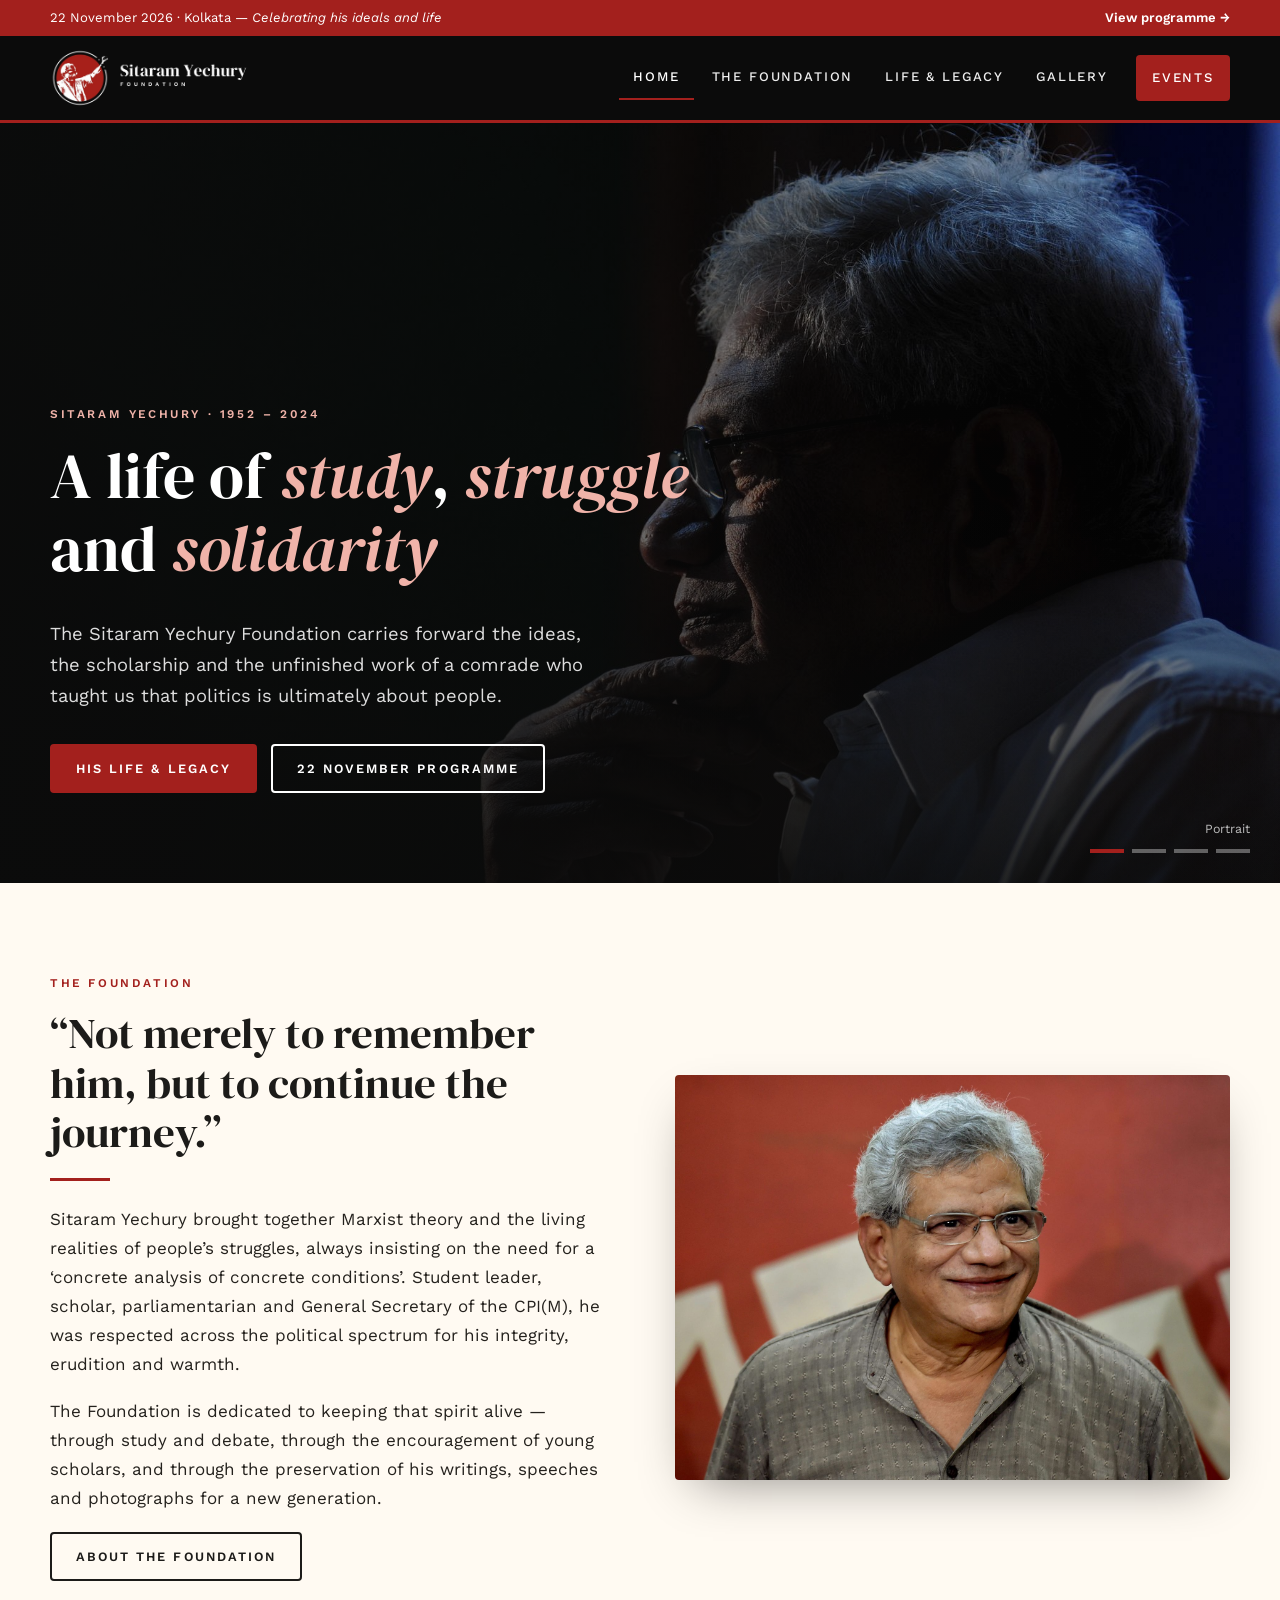
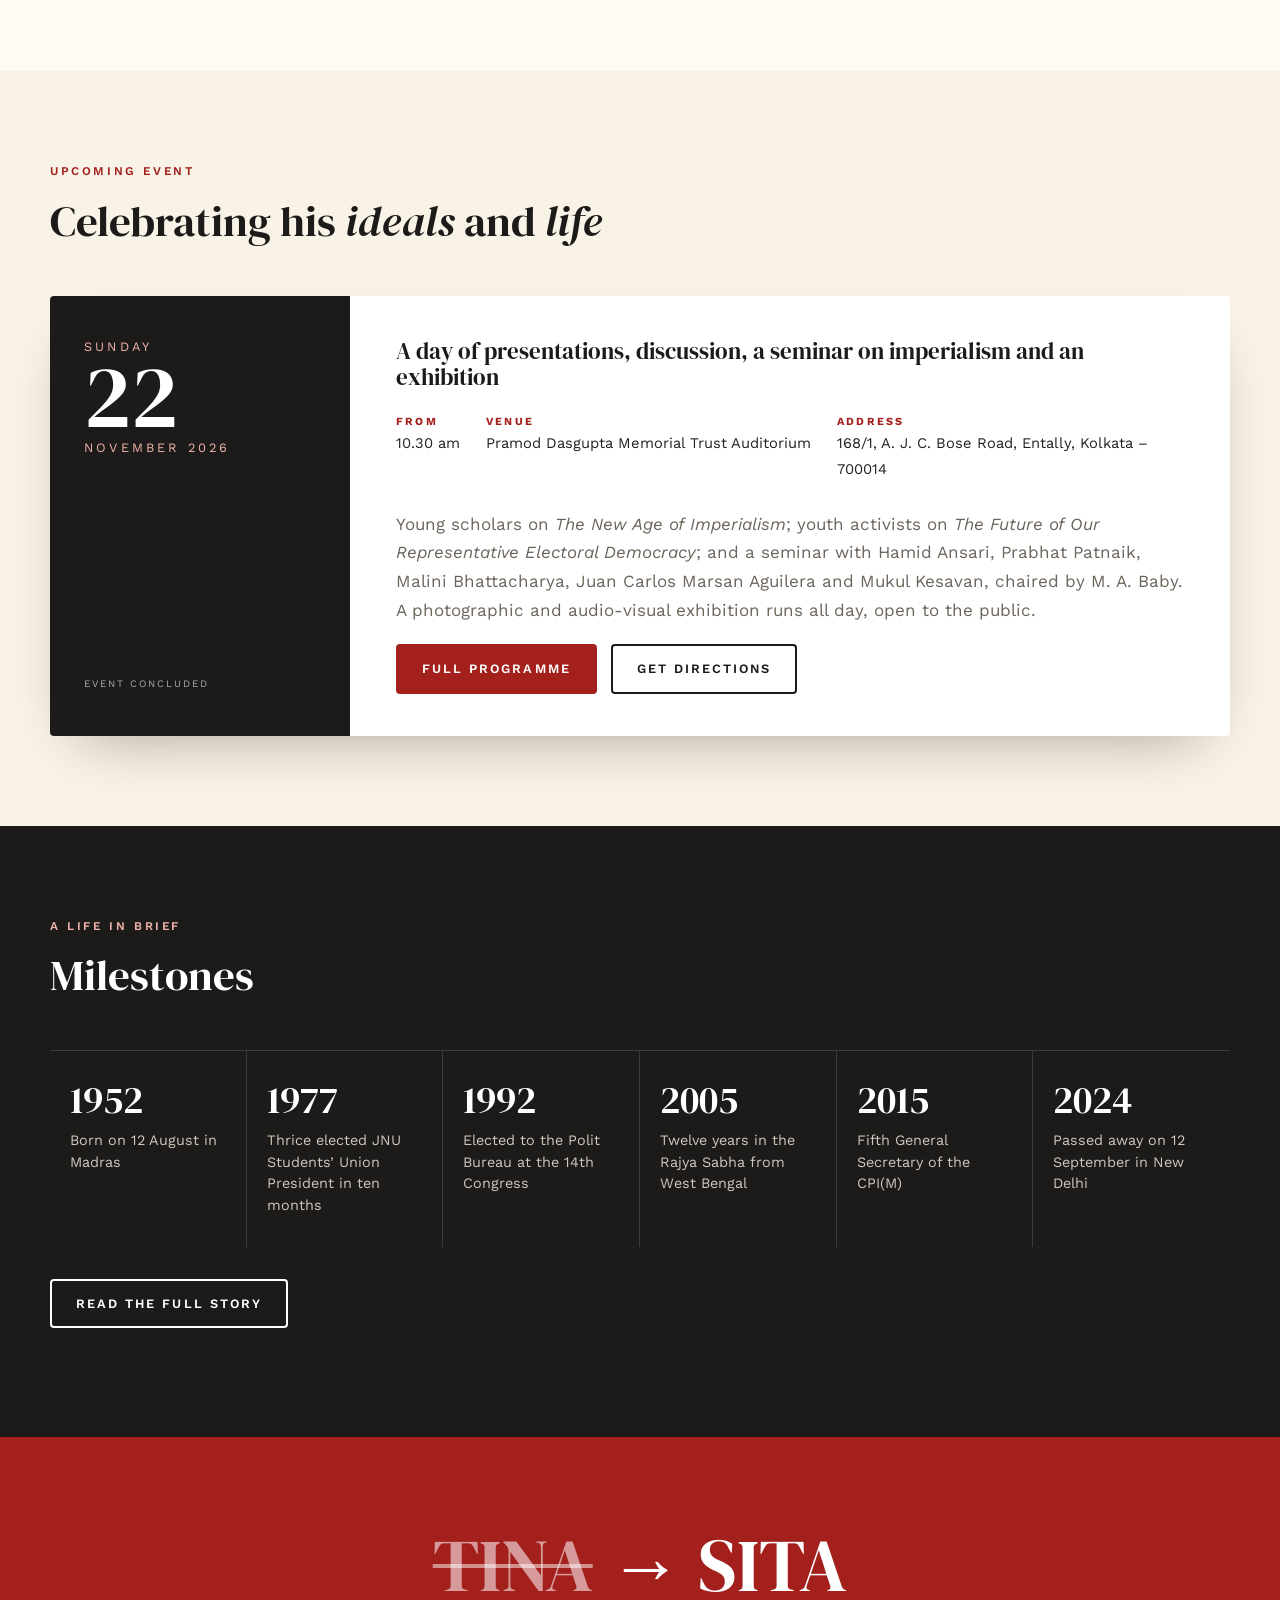
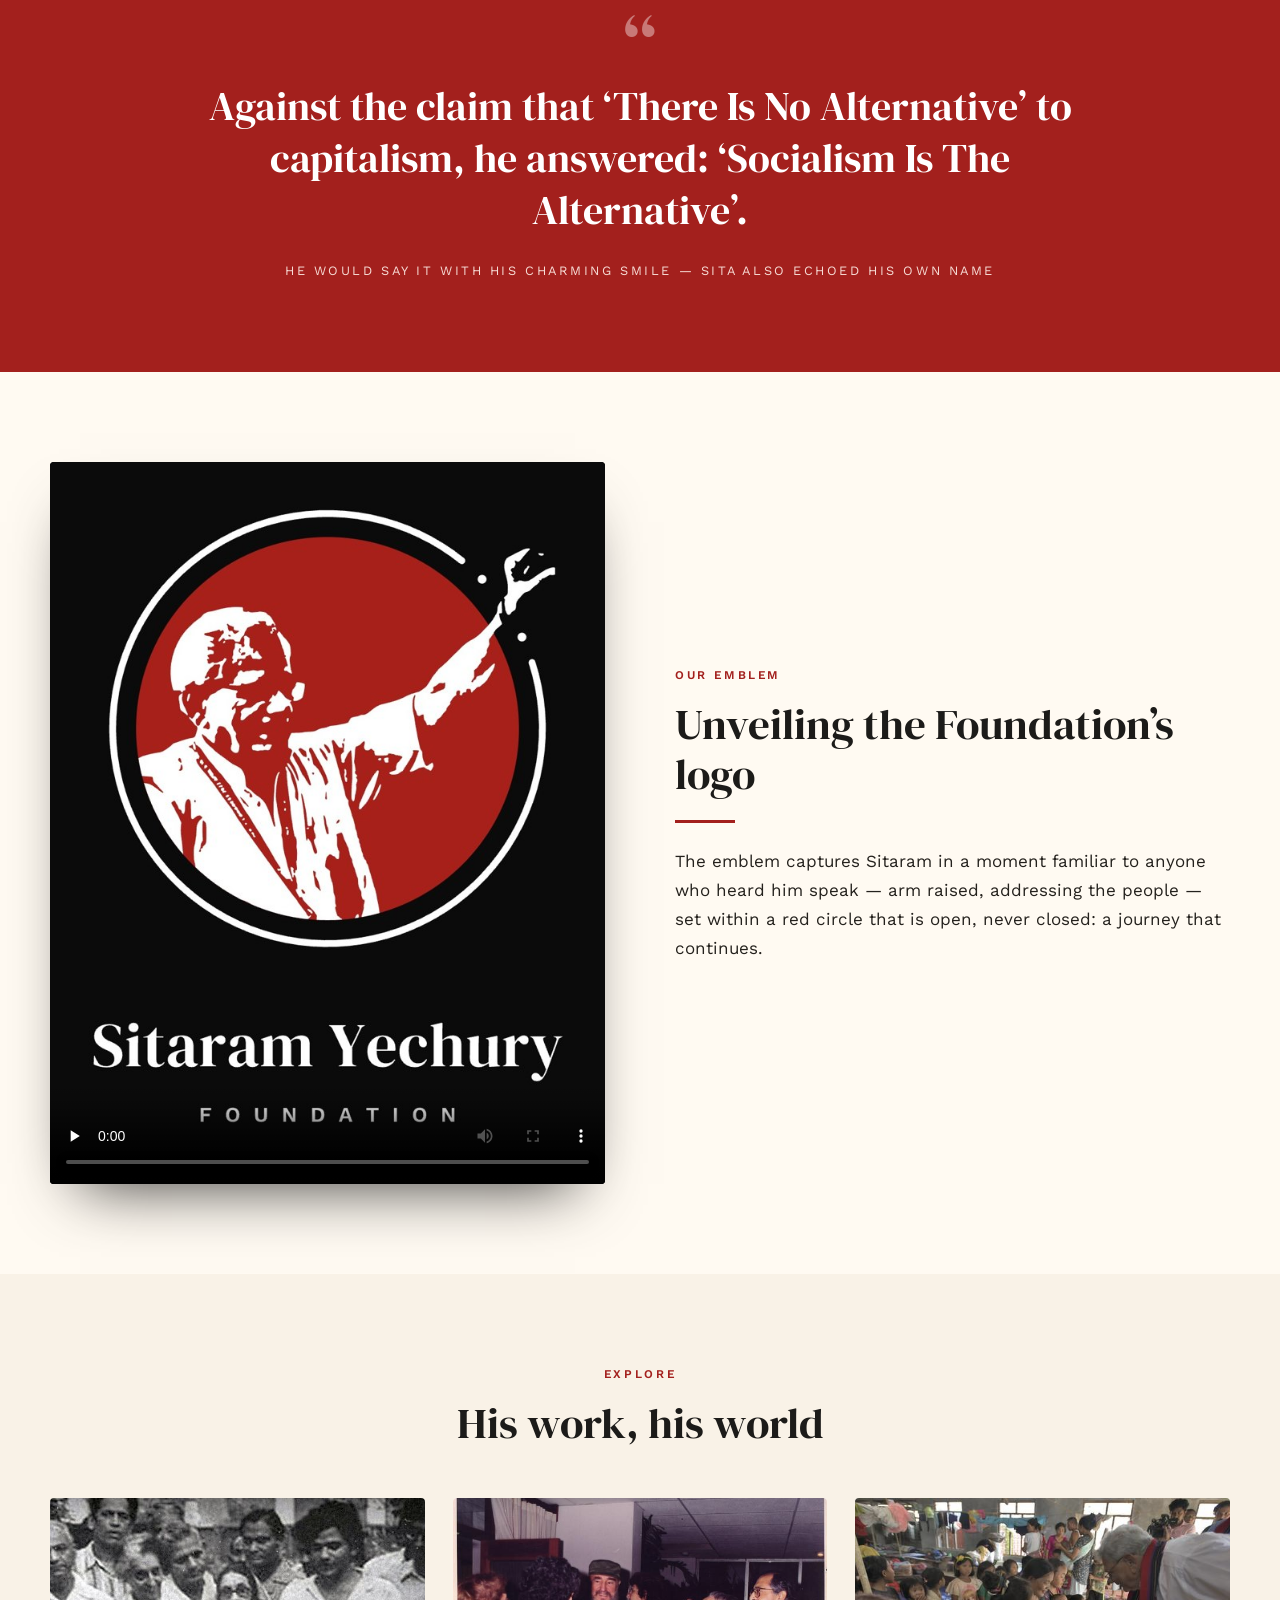
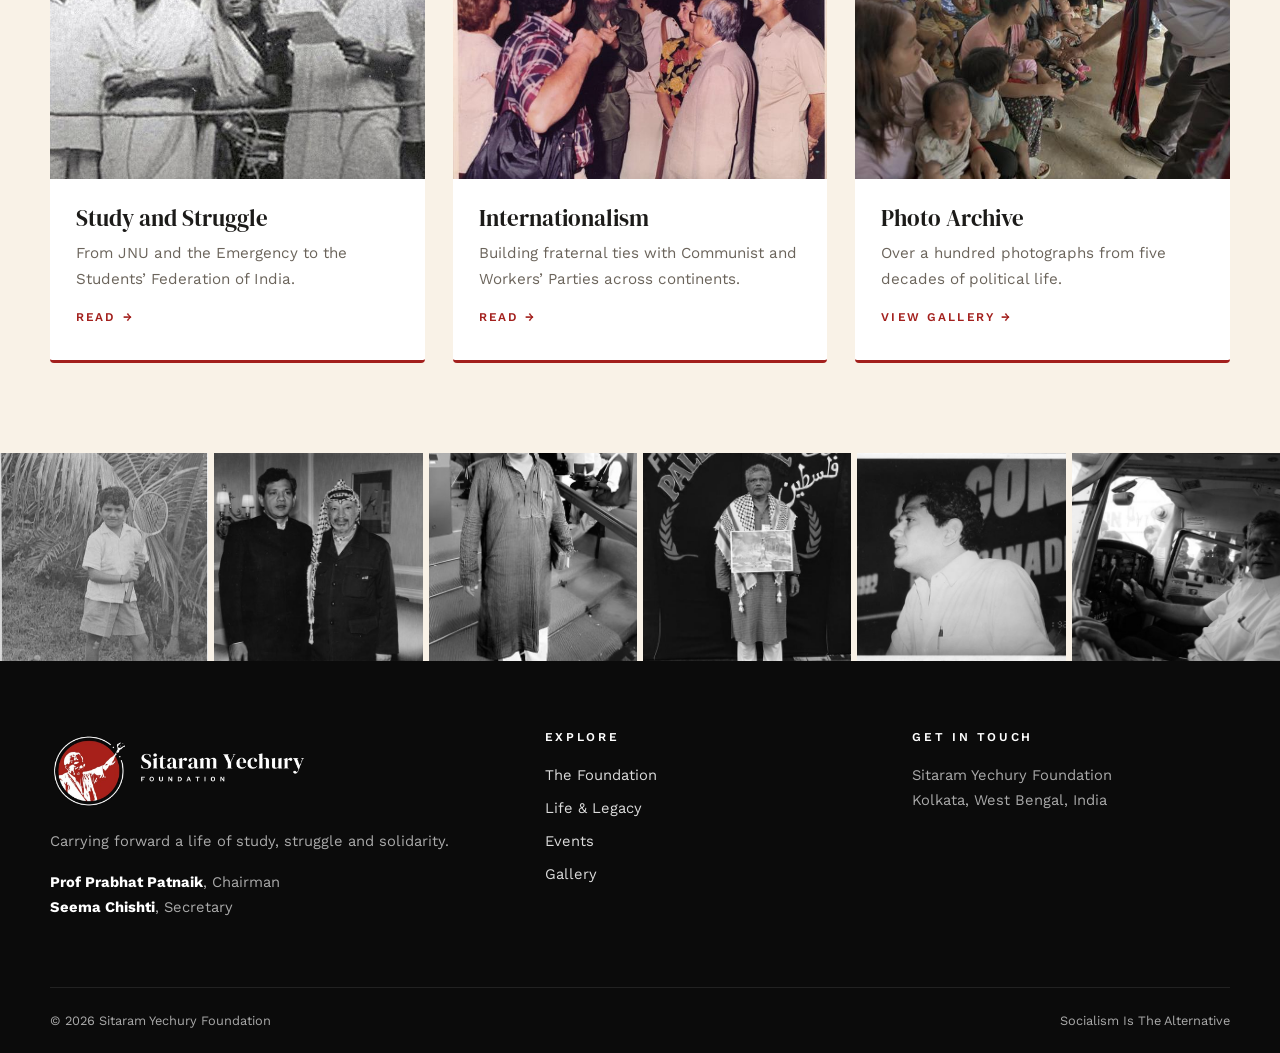
==== index.html @ 515bc1d2 "Initial commit: Sitaram Yechury Foundation website Static HTML/CSS/JS site with home, foundation, li" ====
<!doctype html>
<html lang="en">
<head>
  <meta charset="utf-8">
  <meta name="viewport" content="width=device-width, initial-scale=1">
  <title>Sitaram Yechury Foundation</title>
  <meta name="description" content="The Sitaram Yechury Foundation carries forward the life, ideas and struggles of Comrade Sitaram Yechury (1952–2024) — study, struggle and solidarity.">
  <meta property="og:title" content="Sitaram Yechury Foundation">
  <meta property="og:description" content="Carrying forward a life of study, struggle and solidarity.">
  <meta property="og:image" content="assets/img/logo-stacked.jpg">
  <meta name="theme-color" content="#0b0b0b">
  <link rel="icon" type="image/png" href="assets/img/favicon.png">
  <link rel="apple-touch-icon" href="assets/img/apple-touch-icon.png">
  <link rel="preconnect" href="https://fonts.googleapis.com">
  <link rel="preconnect" href="https://fonts.gstatic.com" crossorigin>
  <link href="https://fonts.googleapis.com/css2?family=DM+Serif+Display:ital@0;1&family=Work+Sans:wght@400;500;600;700&display=swap" rel="stylesheet">
  <link rel="stylesheet" href="assets/css/style.css">
</head>
<body>
<a class="skip" href="#main">Skip to content</a>

<div class="topbar">
  <div class="wrap">
    <span>22 November 2026 · Kolkata — <em>Celebrating his ideals and life</em></span>
    <a href="events.html">View programme &rarr;</a>
  </div>
</div>

<header class="site-header">
  <div class="wrap">
    <a class="brand" href="index.html" aria-label="Sitaram Yechury Foundation — home"><img src="assets/img/logo-horizontal.jpg" alt="Sitaram Yechury Foundation" width="900" height="278"></a>
    <button class="menu-toggle" aria-expanded="false" aria-controls="nav">Menu</button>
    <nav class="nav" id="nav">
      <a href="index.html" aria-current="page">Home</a>
      <a href="about.html">The Foundation</a>
      <a href="life.html">Life &amp; Legacy</a>
      <a href="gallery.html">Gallery</a>
      <a class="btn" href="events.html">Events</a>
    </nav>
  </div>
</header>

<main id="main">

  <!-- HERO -->
  <section class="hero" aria-label="Introduction" style="padding:0">
    <div class="slide active" data-caption="Portrait">
      <img src="assets/gallery/09.jpg" alt="Sitaram Yechury, in profile">
    </div>
    <div class="slide" data-caption="Brigade Parade Ground rally, Kolkata, 3 February 2019">
      <img src="assets/gallery/brigade-samabesh-jamayet-janagan-sitaram-yechurry-030219-ami.jpg" alt="Sitaram Yechury addressing a massive rally at the Brigade Parade Ground, Kolkata">
    </div>
    <div class="slide" data-caption="With Red Volunteers, 23rd Party Congress, Kannur, 2022">
      <img src="assets/gallery/08-23rd-party-congress-kannur-2022.jpg" alt="Sitaram Yechury walking with Red Volunteers at Kannur">
    </div>
    <div class="slide" data-caption="As a young student leader">
      <img src="assets/gallery/young-sry-1.jpg" alt="A young Sitaram Yechury">
    </div>
    <div class="wrap hero-content">
      <span class="eyebrow light">Sitaram Yechury · 1952 – 2024</span>
      <h1>A life of <em>study</em>, <em>struggle</em> and <em>solidarity</em></h1>
      <p class="lede">The Sitaram Yechury Foundation carries forward the ideas, the scholarship and the unfinished work of a comrade who taught us that politics is ultimately about people.</p>
      <div class="btn-row">
        <a class="btn" href="life.html">His Life &amp; Legacy</a>
        <a class="btn ghost light" href="events.html">22 November Programme</a>
      </div>
    </div>
    <div class="hero-caption" aria-hidden="true"></div>
    <div class="hero-dots"></div>
  </section>

  <!-- INTRO -->
  <section class="section-paper">
    <div class="wrap split">
      <div class="reveal">
        <span class="eyebrow">The Foundation</span>
        <h2>“Not merely to remember him, but to continue the journey.”</h2>
        <hr class="rule">
        <p>Sitaram Yechury brought together Marxist theory and the living realities of people’s struggles, always insisting on the need for a ‘concrete analysis of concrete conditions’. Student leader, scholar, parliamentarian and General Secretary of the CPI(M), he was respected across the political spectrum for his integrity, erudition and warmth.</p>
        <p>The Foundation is dedicated to keeping that spirit alive — through study and debate, through the encouragement of young scholars, and through the preservation of his writings, speeches and photographs for a new generation.</p>
        <a class="btn ghost" href="about.html">About the Foundation</a>
      </div>
      <figure class="photo-frame reveal">
        <img src="assets/gallery/img-20241028-wa0083.jpg" alt="Sitaram Yechury smiling" loading="lazy">
      </figure>
    </div>
  </section>

  <!-- EVENT -->
  <section>
    <div class="wrap">
      <div class="section-head reveal">
        <span class="eyebrow">Upcoming Event</span>
        <h2>Celebrating his <em>ideals</em> and <em>life</em></h2>
      </div>
      <article class="event-card reveal">
        <div class="date-block">
          <div>
            <div class="month">Sunday</div>
            <div class="day">22</div>
            <div class="month">November 2026</div>
          </div>
          <div class="countdown" data-countdown="2026-11-22T10:30:00+05:30" aria-live="polite"></div>
        </div>
        <div class="body">
          <h3>A day of presentations, discussion, a seminar on imperialism and an exhibition</h3>
          <div class="meta">
            <div><b>From</b>10.30 am</div>
            <div><b>Venue</b>Pramod Dasgupta Memorial Trust Auditorium</div>
            <div><b>Address</b>168/1, A. J. C. Bose Road, Entally, Kolkata – 700014</div>
          </div>
          <p class="muted">Young scholars on <em>The New Age of Imperialism</em>; youth activists on <em>The Future of Our Representative Electoral Democracy</em>; and a seminar with Hamid Ansari, Prabhat Patnaik, Malini Bhattacharya, Juan Carlos Marsan Aguilera and Mukul Kesavan, chaired by M. A. Baby. A photographic and audio-visual exhibition runs all day, open to the public.</p>
          <div class="btn-row">
            <a class="btn" href="events.html">Full Programme</a>
            <a class="btn ghost" href="https://maps.google.com/?q=Pramod+Dasgupta+Bhavan,+168/1+AJC+Bose+Road,+Kolkata+700014" target="_blank" rel="noopener">Get Directions</a>
          </div>
        </div>
      </article>
    </div>
  </section>

  <!-- MILESTONES -->
  <section class="section-dark on-dark">
    <div class="wrap">
      <div class="section-head reveal">
        <span class="eyebrow">A Life in Brief</span>
        <h2>Milestones</h2>
      </div>
      <div class="facts reveal">
        <div><span class="yr">1952</span><p>Born on 12 August in Madras</p></div>
        <div><span class="yr">1977</span><p>Thrice elected JNU Students’ Union President in ten months</p></div>
        <div><span class="yr">1992</span><p>Elected to the Polit Bureau at the 14th Congress</p></div>
        <div><span class="yr">2005</span><p>Twelve years in the Rajya Sabha from West Bengal</p></div>
        <div><span class="yr">2015</span><p>Fifth General Secretary of the CPI(M)</p></div>
        <div><span class="yr">2024</span><p>Passed away on 12 September in New Delhi</p></div>
      </div>
      <p class="mt-2"><a class="btn ghost" href="life.html">Read the full story</a></p>
    </div>
  </section>

  <!-- SITA QUOTE -->
  <section class="section-red">
    <div class="wrap big-quote reveal">
      <div class="sita"><s>TINA</s> &rarr; SITA</div>
      <blockquote>Against the claim that ‘There Is No Alternative’ to capitalism, he answered: ‘Socialism Is The Alternative’.</blockquote>
      <cite>He would say it with his charming smile — SITA also echoed his own name</cite>
    </div>
  </section>

  <!-- LOGO VIDEO -->
  <section class="section-paper" id="emblem">
    <div class="wrap split reverse">
      <div class="reveal">
        <span class="eyebrow">Our Emblem</span>
        <h2>Unveiling the Foundation’s logo</h2>
        <hr class="rule">
        <p>The emblem captures Sitaram in a moment familiar to anyone who heard him speak — arm raised, addressing the people — set within a red circle that is open, never closed: a journey that continues.</p>
      </div>
      <div class="video-box reveal">
        <video controls preload="none" playsinline poster="assets/img/logo-stacked.jpg">
          <source src="assets/img/logo-unveiling.mp4" type="video/mp4">
          Your browser does not support embedded video. <a href="assets/img/logo-unveiling.mp4">Download the video</a>.
        </video>
      </div>
    </div>
  </section>

  <!-- EXPLORE -->
  <section>
    <div class="wrap">
      <div class="section-head center reveal">
        <span class="eyebrow">Explore</span>
        <h2>His work, his world</h2>
      </div>
      <div class="cards">
        <a class="card reveal" href="life.html#jnu">
          <img src="assets/thumbs/img-20241028-wa0075.jpg" alt="" loading="lazy">
          <div class="card-body"><h3>Study and Struggle</h3><p>From JNU and the Emergency to the Students’ Federation of India.</p><span class="more">Read &rarr;</span></div>
        </a>
        <a class="card reveal" href="life.html#internationalism">
          <img src="assets/thumbs/jyoti-basu-sry-with-fidel.jpg" alt="" loading="lazy">
          <div class="card-body"><h3>Internationalism</h3><p>Building fraternal ties with Communist and Workers’ Parties across continents.</p><span class="more">Read &rarr;</span></div>
        </a>
        <a class="card reveal" href="gallery.html">
          <img src="assets/thumbs/12-churachandpur-manipur-2023.jpg" alt="" loading="lazy">
          <div class="card-body"><h3>Photo Archive</h3><p>Over a hundred photographs from five decades of political life.</p><span class="more">View gallery &rarr;</span></div>
        </a>
      </div>
    </div>
  </section>

  <!-- PHOTO STRIP -->
  <div class="strip" aria-label="Selected photographs">
    <a href="gallery.html#early"><img src="assets/thumbs/young-sry-2.jpg" alt="Sitaram Yechury as a child" loading="lazy"></a>
    <a href="gallery.html#international"><img src="assets/thumbs/32-with-yasser-aarafat.jpg" alt="With Yasser Arafat" loading="lazy"></a>
    <a href="gallery.html#parliament"><img src="assets/thumbs/img-20241028-wa0091.jpg" alt="At Parliament House" loading="lazy"></a>
    <a href="gallery.html#movements"><img src="assets/thumbs/15-for-palestine-sahmat-2014.jpg" alt="In support of Palestine, 2014" loading="lazy"></a>
    <a href="gallery.html#congress"><img src="assets/thumbs/01-14th-party-congress-1992.jpg" alt="14th Party Congress, 1992" loading="lazy"></a>
    <a href="gallery.html#bengal"><img src="assets/thumbs/behala-flying-club-amit-1.jpg" alt="At Behala Flying Club, Kolkata" loading="lazy"></a>
  </div>

</main>

<footer class="site-footer">
  <div class="wrap cols">
    <div>
      <img class="logo" src="assets/img/logo-horizontal.jpg" alt="Sitaram Yechury Foundation" loading="lazy">
      <p>Carrying forward a life of study, struggle and solidarity.</p>
      <p><strong style="color:#fff">Prof Prabhat Patnaik</strong>, Chairman<br><strong style="color:#fff">Seema Chishti</strong>, Secretary</p>
    </div>
    <div>
      <h4>Explore</h4>
      <ul>
        <li><a href="about.html">The Foundation</a></li>
        <li><a href="life.html">Life &amp; Legacy</a></li>
        <li><a href="events.html">Events</a></li>
        <li><a href="gallery.html">Gallery</a></li>
      </ul>
    </div>
    <div>
      <h4>Get in Touch</h4>
      <p>Sitaram Yechury Foundation<br>Kolkata, West Bengal, India</p>
      <!-- TODO: add the Foundation's email address / phone / social links here -->
    </div>
  </div>
  <div class="wrap bottom">
    <span>&copy; <span data-year>2026</span> Sitaram Yechury Foundation</span>
    <span>Socialism Is The Alternative</span>
  </div>
</footer>

<div class="lightbox" role="dialog" aria-modal="true" aria-label="Photo viewer">
  <button class="lb-close" aria-label="Close">&times;</button>
  <button class="lb-prev" aria-label="Previous">&#8249;</button>
  <img src="data:," alt="">
  <p></p>
  <button class="lb-next" aria-label="Next">&#8250;</button>
</div>

<script src="assets/js/main.js"></script>
</body>
</html>
---- assets/css/style.css ----
/* Sitaram Yechury Foundation — palette taken from the 22 Nov 2026 programme */
:root {
  --red: #a3201d;
  --red-dark: #7e1714;
  --red-soft: #f3dcd6;
  --ink: #0b0b0b;
  --ink-2: #1c1b19;
  --cream: #f9f2e7;
  --paper: #fffaf2;
  --text: #24211d;
  --muted: #6b645b;
  --line: #e4d8c6;
  --serif: "DM Serif Display", Georgia, "Times New Roman", serif;
  --sans: "Work Sans", system-ui, -apple-system, "Segoe UI", Roboto, sans-serif;
  --wrap: 1180px;
  --radius: 4px;
}

*, *::before, *::after { box-sizing: border-box; }
html { scroll-behavior: smooth; }
body {
  margin: 0;
  font-family: var(--sans);
  font-size: 17px;
  line-height: 1.7;
  color: var(--text);
  background: var(--cream);
  -webkit-font-smoothing: antialiased;
}
img, video { max-width: 100%; display: block; }
a { color: var(--red); text-decoration: none; }
a:hover { text-decoration: underline; }
h1, h2, h3, h4 { font-family: var(--serif); font-weight: 400; line-height: 1.15; color: var(--ink-2); margin: 0 0 .5em; }
h1 { font-size: clamp(2.3rem, 5vw, 4rem); }
h2 { font-size: clamp(1.8rem, 3.4vw, 2.7rem); }
h3 { font-size: 1.45rem; }
p { margin: 0 0 1.1em; }
em.hl { font-style: italic; }

.wrap { width: min(var(--wrap), 100% - 40px); margin-inline: auto; }
.eyebrow {
  font-family: var(--sans); font-size: .74rem; font-weight: 600; letter-spacing: .22em;
  text-transform: uppercase; color: var(--red); margin-bottom: .9rem; display: block;
}
.on-dark .eyebrow, .eyebrow.light { color: #f0b3a9; }
.skip { position: absolute; left: -9999px; }
.skip:focus { left: 10px; top: 10px; background: #fff; padding: 8px 12px; z-index: 999; }

/* ---------- Top strip + header ---------- */
.topbar { background: var(--red); color: #fff; font-size: .82rem; }
.topbar .wrap { display: flex; justify-content: space-between; gap: 12px; padding: 7px 0; flex-wrap: wrap; }
.topbar a { color: #fff; font-weight: 600; }

.site-header { background: var(--ink); position: sticky; top: 0; z-index: 50; border-bottom: 3px solid var(--red); }
.site-header .wrap { display: flex; align-items: center; justify-content: space-between; min-height: 84px; gap: 20px; }
.brand img { height: 62px; width: auto; }
.nav { display: flex; gap: 4px; align-items: center; }
.nav a {
  color: #eee; font-size: .82rem; font-weight: 500; letter-spacing: .14em; text-transform: uppercase;
  padding: 10px 14px; border-bottom: 2px solid transparent; text-decoration: none;
}
.nav a:hover, .nav a[aria-current="page"] { color: #fff; border-bottom-color: var(--red); }
.nav .btn { margin-left: 10px; }
.menu-toggle { display: none; background: none; border: 1px solid #555; color: #fff; padding: 8px 12px; font: inherit; cursor: pointer; border-radius: var(--radius); }

@media (max-width: 920px) {
  .menu-toggle { display: block; }
  .nav { position: absolute; top: 100%; left: 0; right: 0; background: var(--ink); flex-direction: column; align-items: stretch; padding: 10px 20px 20px; display: none; border-bottom: 3px solid var(--red); }
  .nav.open { display: flex; }
  .nav a { padding: 12px 4px; border-bottom: 1px solid #222; }
  .nav .btn { margin: 12px 0 0; text-align: center; }
  .brand img { height: 50px; }
}

/* ---------- Buttons ---------- */
.btn {
  display: inline-block; background: var(--red); color: #fff !important; padding: 12px 24px;
  font-size: .8rem; font-weight: 600; letter-spacing: .16em; text-transform: uppercase;
  border-radius: var(--radius); border: 2px solid var(--red); text-decoration: none !important; transition: .2s;
}
.btn:hover { background: var(--red-dark); border-color: var(--red-dark); }
.btn.ghost { background: transparent; color: var(--ink-2) !important; border-color: var(--ink-2); }
.btn.ghost:hover { background: var(--ink-2); color: #fff !important; }
.on-dark .btn.ghost, .btn.ghost.light { color: #fff !important; border-color: #fff; }
.on-dark .btn.ghost:hover, .btn.ghost.light:hover { background: #fff; color: var(--ink) !important; }
.btn-row { display: flex; gap: 14px; flex-wrap: wrap; }

/* ---------- Hero slider ---------- */
.hero { position: relative; background: var(--ink); color: #fff; min-height: min(88vh, 760px); overflow: hidden; display: flex; align-items: flex-end; }
.hero .slide { position: absolute; inset: 0; opacity: 0; transition: opacity 1.4s ease; }
.hero .slide.active { opacity: 1; }
.hero .slide img { width: 100%; height: 100%; object-fit: cover; filter: grayscale(.25) contrast(1.05); transform: scale(1.04); transition: transform 8s ease; }
.hero .slide.active img { transform: scale(1); }
.hero::after { content: ""; position: absolute; inset: 0; background: linear-gradient(90deg, rgba(11,11,11,.92) 0%, rgba(11,11,11,.65) 45%, rgba(11,11,11,.1) 100%), linear-gradient(0deg, rgba(11,11,11,.8), transparent 50%); }
.hero-content { position: relative; z-index: 2; padding: 120px 0 90px; }
.hero h1 { color: #fff; max-width: 720px; }
.hero h1 em { color: #f0b3a9; }
.hero .lede { font-size: 1.15rem; max-width: 560px; color: #ddd; margin-bottom: 2rem; }
.hero .dates { font-family: var(--serif); font-size: 1.3rem; color: #f0b3a9; margin-bottom: 1rem; }
.hero-dots { position: absolute; z-index: 3; bottom: 30px; right: 30px; display: flex; gap: 8px; }
.hero-dots button { width: 34px; height: 4px; border: 0; background: rgba(255,255,255,.35); cursor: pointer; padding: 0; }
.hero-dots button.active { background: var(--red); }
.hero-caption { position: absolute; z-index: 3; bottom: 44px; right: 30px; font-size: .78rem; color: #bbb; max-width: 340px; text-align: right; }

/* Page hero (inner pages) */
.page-hero { background: var(--red); color: #fff; position: relative; overflow: hidden; }
.page-hero .wrap { display: grid; grid-template-columns: 1.2fr .8fr; align-items: end; gap: 30px; min-height: 340px; }
.page-hero .text { padding: 70px 0 60px; }
.page-hero h1 { color: #fff; }
.page-hero h1 em { font-style: italic; }
.page-hero p { color: #f7dcd6; max-width: 560px; font-size: 1.1rem; }
.page-hero .eyebrow { color: #fff; opacity: .85; }
.page-hero .portrait { align-self: end; justify-self: end; max-height: 380px; filter: grayscale(1) contrast(1.1); mix-blend-mode: luminosity; }
@media (max-width: 800px) {
  .page-hero .wrap { grid-template-columns: 1fr; min-height: 0; }
  .page-hero .portrait { display: none; }
}

/* ---------- Sections ---------- */
section { padding: 90px 0; }
.section-paper { background: var(--paper); }
.section-dark { background: var(--ink-2); color: #e6e0d6; }
.section-dark h2, .section-dark h3 { color: #fff; }
.section-red { background: var(--red); color: #fff; }
.section-red h2, .section-red h3 { color: #fff; }
.section-head { max-width: 760px; margin-bottom: 50px; }
.section-head.center { margin-inline: auto; text-align: center; }
.rule { width: 60px; height: 3px; background: var(--red); border: 0; margin: 0 0 24px; }
.center .rule { margin-inline: auto; }

.split { display: grid; grid-template-columns: 1fr 1fr; gap: 70px; align-items: center; }
.split.reverse > :first-child { order: 2; }
@media (max-width: 860px) { .split { grid-template-columns: 1fr; gap: 36px; } .split.reverse > :first-child { order: 0; } }

.photo-frame { position: relative; }
.photo-frame img { width: 100%; border-radius: var(--radius); box-shadow: 0 20px 50px -20px rgba(0,0,0,.45); }
.photo-frame::before { content: ""; position: absolute; inset: 22px -22px -22px 22px; border: 3px solid var(--red); border-radius: var(--radius); z-index: -1; }
.photo-frame figcaption { font-size: .82rem; color: var(--muted); margin-top: 34px; font-style: italic; }
figure { margin: 0; }

/* ---------- Event card ---------- */
.event-card { display: grid; grid-template-columns: 300px 1fr; background: #fff; border-radius: var(--radius); overflow: hidden; box-shadow: 0 24px 60px -30px rgba(0,0,0,.4); }
.event-card .date-block { background: var(--ink-2); color: #fff; padding: 40px 34px; display: flex; flex-direction: column; justify-content: space-between; gap: 24px; }
.event-card .day { font-family: var(--serif); font-size: 5.5rem; line-height: .9; color: #fff; }
.event-card .month { font-size: .8rem; letter-spacing: .25em; text-transform: uppercase; color: #f0b3a9; }
.event-card .body { padding: 42px 46px; }
.event-card .meta { display: grid; grid-template-columns: repeat(3, auto); gap: 26px; margin: 22px 0 28px; font-size: .92rem; }
.event-card .meta b { display: block; font-size: .68rem; letter-spacing: .2em; text-transform: uppercase; color: var(--red); }
@media (max-width: 760px) {
  .event-card { grid-template-columns: 1fr; }
  .event-card .body { padding: 30px 24px; }
  .event-card .meta { grid-template-columns: 1fr; gap: 14px; }
}
.countdown { display: flex; gap: 18px; }
.countdown div { text-align: center; }
.countdown span { display: block; font-family: var(--serif); font-size: 2.1rem; line-height: 1; }
.countdown small { font-size: .62rem; letter-spacing: .2em; text-transform: uppercase; color: #aaa; }

/* ---------- Facts strip ---------- */
.facts { display: grid; grid-template-columns: repeat(6, 1fr); gap: 0; border-top: 1px solid rgba(255,255,255,.15); }
.facts div { padding: 30px 20px; border-right: 1px solid rgba(255,255,255,.15); }
.facts div:last-child { border-right: 0; }
.facts .yr { font-family: var(--serif); font-size: 2.4rem; color: #fff; line-height: 1; }
.facts p { font-size: .9rem; margin: .6em 0 0; color: #cfc8bd; line-height: 1.5; }
@media (max-width: 960px) { .facts { grid-template-columns: repeat(3, 1fr); } .facts div:nth-child(3n) { border-right: 0; } .facts div { border-bottom: 1px solid rgba(255,255,255,.15); } }
@media (max-width: 560px) { .facts { grid-template-columns: repeat(2, 1fr); } .facts div:nth-child(3n) { border-right: 1px solid rgba(255,255,255,.15); } .facts div:nth-child(2n) { border-right: 0; } }

/* ---------- Quote ---------- */
.big-quote { text-align: center; max-width: 900px; margin: 0 auto; }
.big-quote blockquote { margin: 0; font-family: var(--serif); font-size: clamp(1.6rem, 3.2vw, 2.5rem); line-height: 1.3; color: #fff; }
.big-quote blockquote::before { content: "\201C"; display: block; font-size: 5rem; line-height: .6; color: rgba(255,255,255,.4); margin-bottom: 10px; }
.big-quote cite { display: block; margin-top: 24px; font-style: normal; font-size: .8rem; letter-spacing: .2em; text-transform: uppercase; color: #f7dcd6; }
.sita { font-family: var(--serif); font-size: clamp(2.4rem, 6vw, 4.6rem); color: #fff; line-height: 1.05; margin-bottom: 18px; }
.sita s { text-decoration-thickness: 4px; text-decoration-color: rgba(255,255,255,.5); color: rgba(255,255,255,.55); }

/* ---------- Cards ---------- */
.cards { display: grid; grid-template-columns: repeat(3, 1fr); gap: 28px; }
@media (max-width: 900px) { .cards { grid-template-columns: 1fr 1fr; } }
@media (max-width: 600px) { .cards { grid-template-columns: 1fr; } }
.card { background: #fff; border-radius: var(--radius); overflow: hidden; display: flex; flex-direction: column; border-bottom: 3px solid var(--red); transition: transform .25s, box-shadow .25s; color: inherit; }
.card:hover { transform: translateY(-4px); box-shadow: 0 20px 40px -24px rgba(0,0,0,.45); text-decoration: none; }
.card img { aspect-ratio: 4/3; object-fit: cover; width: 100%; filter: grayscale(.15); }
.card .card-body { padding: 26px 26px 30px; }
.card h3 { margin-bottom: .4em; }
.card p { color: var(--muted); font-size: .95rem; margin: 0; }
.card .more { display: inline-block; margin-top: 14px; font-size: .74rem; letter-spacing: .18em; text-transform: uppercase; font-weight: 600; color: var(--red); }

.aim-list { display: grid; grid-template-columns: repeat(2, 1fr); gap: 0; counter-reset: aim; }
.aim-list li { list-style: none; padding: 28px 30px 28px 80px; position: relative; border-top: 1px solid var(--line); }
.aim-list li::before { counter-increment: aim; content: counter(aim, decimal-leading-zero); position: absolute; left: 0; top: 22px; font-family: var(--serif); font-size: 2.4rem; color: var(--red); }
.aim-list h3 { font-size: 1.25rem; margin-bottom: .3em; }
.aim-list p { margin: 0; color: var(--muted); font-size: .95rem; }
@media (max-width: 760px) { .aim-list { grid-template-columns: 1fr; } }
ul.aim-list { padding: 0; margin: 0; }

.people { display: grid; grid-template-columns: repeat(2, 1fr); gap: 30px; max-width: 760px; }
.person { border-left: 3px solid var(--red); padding: 4px 0 4px 22px; }
.person h3 { margin: 0; font-size: 1.6rem; }
.person span { font-size: .75rem; letter-spacing: .2em; text-transform: uppercase; color: var(--muted); font-weight: 600; }
@media (max-width: 560px) { .people { grid-template-columns: 1fr; } }

/* ---------- Programme (event page) ---------- */
.programme { border-top: 1px solid var(--line); }
.prog-item { display: grid; grid-template-columns: 180px 1fr; gap: 30px; padding: 40px 0; border-bottom: 1px solid var(--line); }
.prog-item .time { font-weight: 700; color: var(--red); font-size: .95rem; padding-top: 8px; }
.prog-item h3 { font-size: 2rem; margin-bottom: .3em; }
.prog-item p { margin: 0 0 .6em; }
.speakers { display: grid; grid-template-columns: 1fr 1fr; gap: 18px 40px; margin-top: 18px; }
.speakers .role { grid-column: 1 / -1; font-size: .68rem; letter-spacing: .2em; text-transform: uppercase; font-weight: 700; color: var(--red); margin-top: 8px; }
.speakers b { display: block; font-size: 1.02rem; }
.speakers small { color: var(--muted); font-size: .88rem; }
@media (max-width: 680px) { .prog-item { grid-template-columns: 1fr; gap: 6px; } .speakers { grid-template-columns: 1fr; } }

.venue-bar { background: var(--ink-2); color: #fff; }
.venue-bar .wrap { display: grid; grid-template-columns: 1fr 1fr 1.4fr; gap: 30px; padding: 40px 0; }
.venue-bar b { display: block; font-size: .68rem; letter-spacing: .22em; text-transform: uppercase; color: #bbb; font-weight: 600; margin-bottom: 6px; }
.venue-bar .v { font-family: var(--serif); font-size: 1.55rem; line-height: 1.2; }
.venue-bar small { display: block; color: #bbb; margin-top: 6px; font-size: .85rem; }
@media (max-width: 760px) { .venue-bar .wrap { grid-template-columns: 1fr; } }

.signatories { display: flex; justify-content: space-between; gap: 20px; flex-wrap: wrap; border-top: 2px solid var(--red); padding-top: 26px; margin-top: 40px; }
.signatories h4 { margin: 0; font-size: 1.4rem; }
.signatories span { font-size: .72rem; letter-spacing: .2em; text-transform: uppercase; font-weight: 600; }

/* ---------- Life page ---------- */
.chapter-nav { position: sticky; top: 87px; z-index: 20; background: var(--paper); border-bottom: 1px solid var(--line); }
.chapter-nav .wrap { display: flex; gap: 6px; overflow-x: auto; padding: 0; scrollbar-width: none; }
.chapter-nav a { white-space: nowrap; font-size: .76rem; letter-spacing: .14em; text-transform: uppercase; font-weight: 600; color: var(--muted); padding: 16px 14px; border-bottom: 2px solid transparent; text-decoration: none; }
.chapter-nav a:hover, .chapter-nav a.active { color: var(--red); border-bottom-color: var(--red); }
@media (max-width: 920px) { .chapter-nav { top: 72px; } }

.chapter { padding: 90px 0; border-bottom: 1px solid var(--line); scroll-margin-top: 140px; }
.chapter:nth-of-type(even) { background: var(--paper); }
.chapter .num { font-family: var(--serif); font-size: 1rem; color: var(--red); display: block; margin-bottom: 8px; }
.prose { max-width: 680px; }
.prose p:first-of-type::first-letter { font-family: var(--serif); float: left; font-size: 4.2rem; line-height: .85; padding: 6px 10px 0 0; color: var(--red); }
.pull { border-left: 4px solid var(--red); padding: 6px 0 6px 26px; margin: 34px 0; font-family: var(--serif); font-size: 1.55rem; line-height: 1.35; color: var(--ink-2); }
.pull cite { display: block; font-family: var(--sans); font-size: .78rem; font-style: normal; letter-spacing: .14em; text-transform: uppercase; color: var(--muted); margin-top: 12px; }
.ch-grid { display: grid; grid-template-columns: 1fr 380px; gap: 70px; align-items: start; }
.ch-grid aside { position: sticky; top: 160px; }
.ch-grid aside figure + figure { margin-top: 26px; }
.ch-grid aside img { border-radius: var(--radius); width: 100%; }
.ch-grid aside figcaption { font-size: .8rem; color: var(--muted); margin-top: 8px; font-style: italic; line-height: 1.5; }
@media (max-width: 960px) { .ch-grid { grid-template-columns: 1fr; gap: 30px; } .ch-grid aside { position: static; display: grid; grid-template-columns: 1fr 1fr; gap: 16px; } .ch-grid aside figure + figure { margin-top: 0; } }

.timeline { position: relative; max-width: 900px; margin: 0 auto; padding: 0; list-style: none; }
.timeline::before { content: ""; position: absolute; left: 110px; top: 0; bottom: 0; width: 2px; background: rgba(255,255,255,.18); }
.timeline li { display: grid; grid-template-columns: 110px 1fr; gap: 40px; padding: 18px 0; position: relative; }
.timeline li::before { content: ""; position: absolute; left: 104px; top: 30px; width: 14px; height: 14px; border-radius: 50%; background: var(--red); border: 3px solid var(--ink-2); }
.timeline .y { font-family: var(--serif); font-size: 1.6rem; color: #fff; text-align: right; padding-right: 6px; }
.timeline p { margin: 6px 0 0; color: #d9d2c7; }
@media (max-width: 600px) {
  .timeline::before { left: 8px; } .timeline li { grid-template-columns: 1fr; gap: 0; padding-left: 36px; }
  .timeline li::before { left: 2px; top: 26px; } .timeline .y { text-align: left; }
}

/* ---------- Gallery ---------- */
.filters { display: flex; flex-wrap: wrap; gap: 10px; justify-content: center; margin-bottom: 40px; }
.filters button { font: inherit; font-size: .76rem; letter-spacing: .14em; text-transform: uppercase; font-weight: 600; padding: 10px 18px; border: 1px solid var(--line); background: #fff; color: var(--ink-2); border-radius: 30px; cursor: pointer; transition: .2s; }
.filters button:hover { border-color: var(--red); color: var(--red); }
.filters button.active { background: var(--red); border-color: var(--red); color: #fff; }
.masonry { columns: 4 260px; column-gap: 16px; }
.masonry figure { break-inside: avoid; margin: 0 0 16px; position: relative; overflow: hidden; border-radius: var(--radius); cursor: zoom-in; background: #ddd; }
.masonry img { width: 100%; height: auto; transition: transform .5s ease, filter .3s; }
.masonry figure:hover img { transform: scale(1.04); }
.masonry figcaption { position: absolute; left: 0; right: 0; bottom: 0; padding: 40px 14px 12px; font-size: .8rem; line-height: 1.4; color: #fff; background: linear-gradient(transparent, rgba(0,0,0,.85)); opacity: 0; transition: opacity .3s; }
.masonry figure:hover figcaption, .masonry figure:focus-visible figcaption { opacity: 1; }
@media (hover: none) { .masonry figcaption { opacity: 1; } }

.strip { display: grid; grid-template-columns: repeat(6, 1fr); gap: 6px; }
.strip a { display: block; aspect-ratio: 1; overflow: hidden; }
.strip img { width: 100%; height: 100%; object-fit: cover; filter: grayscale(1); transition: filter .4s, transform .4s; }
.strip a:hover img { filter: none; transform: scale(1.05); }
@media (max-width: 760px) { .strip { grid-template-columns: repeat(3, 1fr); } }

.lightbox { position: fixed; inset: 0; background: rgba(8,8,8,.96); z-index: 200; display: none; align-items: center; justify-content: center; flex-direction: column; padding: 30px 70px; }
.lightbox.open { display: flex; }
.lightbox img { max-height: 80vh; max-width: 100%; object-fit: contain; box-shadow: 0 10px 50px rgba(0,0,0,.6); }
.lightbox p { color: #ddd; margin: 18px 0 0; text-align: center; max-width: 760px; font-size: .95rem; }
.lightbox p small { display: block; color: #888; margin-top: 4px; font-size: .75rem; letter-spacing: .1em; }
.lightbox button { position: absolute; background: none; border: 0; color: #fff; font-size: 2.4rem; cursor: pointer; padding: 10px 16px; opacity: .75; line-height: 1; }
.lightbox button:hover { opacity: 1; }
.lb-close { top: 14px; right: 14px; }
.lb-prev { left: 8px; top: 50%; transform: translateY(-50%); }
.lb-next { right: 8px; top: 50%; transform: translateY(-50%); }
@media (max-width: 600px) { .lightbox { padding: 60px 10px; } .lb-prev, .lb-next { top: auto; bottom: 10px; transform: none; } }

/* ---------- Video ---------- */
.video-box { position: relative; border-radius: var(--radius); overflow: hidden; background: #000; box-shadow: 0 30px 60px -30px rgba(0,0,0,.8); }
.video-box video { width: 100%; height: auto; }

/* ---------- Footer ---------- */
.site-footer { background: var(--ink); color: #aaa; padding: 70px 0 0; font-size: .92rem; }
.site-footer .cols { display: grid; grid-template-columns: 1.4fr 1fr 1fr; gap: 50px; }
.site-footer h4 { font-family: var(--sans); color: #fff; font-size: .75rem; letter-spacing: .22em; text-transform: uppercase; font-weight: 600; margin-bottom: 18px; }
.site-footer a { color: #ddd; }
.site-footer ul { list-style: none; padding: 0; margin: 0; }
.site-footer li { margin-bottom: 8px; }
.site-footer .logo { width: 260px; margin-bottom: 18px; }
.site-footer .bottom { border-top: 1px solid #222; margin-top: 50px; padding: 22px 0; font-size: .8rem; display: flex; justify-content: space-between; flex-wrap: wrap; gap: 10px; }
@media (max-width: 800px) { .site-footer .cols { grid-template-columns: 1fr; gap: 30px; } }

/* ---------- Reveal on scroll ---------- */
.js .reveal { opacity: 0; transform: translateY(24px); transition: opacity .8s ease, transform .8s ease; }
.js .reveal.in { opacity: 1; transform: none; }
@media (prefers-reduced-motion: reduce) {
  .js .reveal { opacity: 1; transform: none; }
  .hero .slide, .hero .slide img { transition: none; }
  html { scroll-behavior: auto; }
}
.muted { color: var(--muted); }
.center { text-align: center; }
.mt-2 { margin-top: 2rem; }
.chapter.section-red { background: var(--red); }
html, body { overflow-x: clip; }
@media (max-width: 860px) { .photo-frame::before { inset: 14px -10px -14px 14px; } }
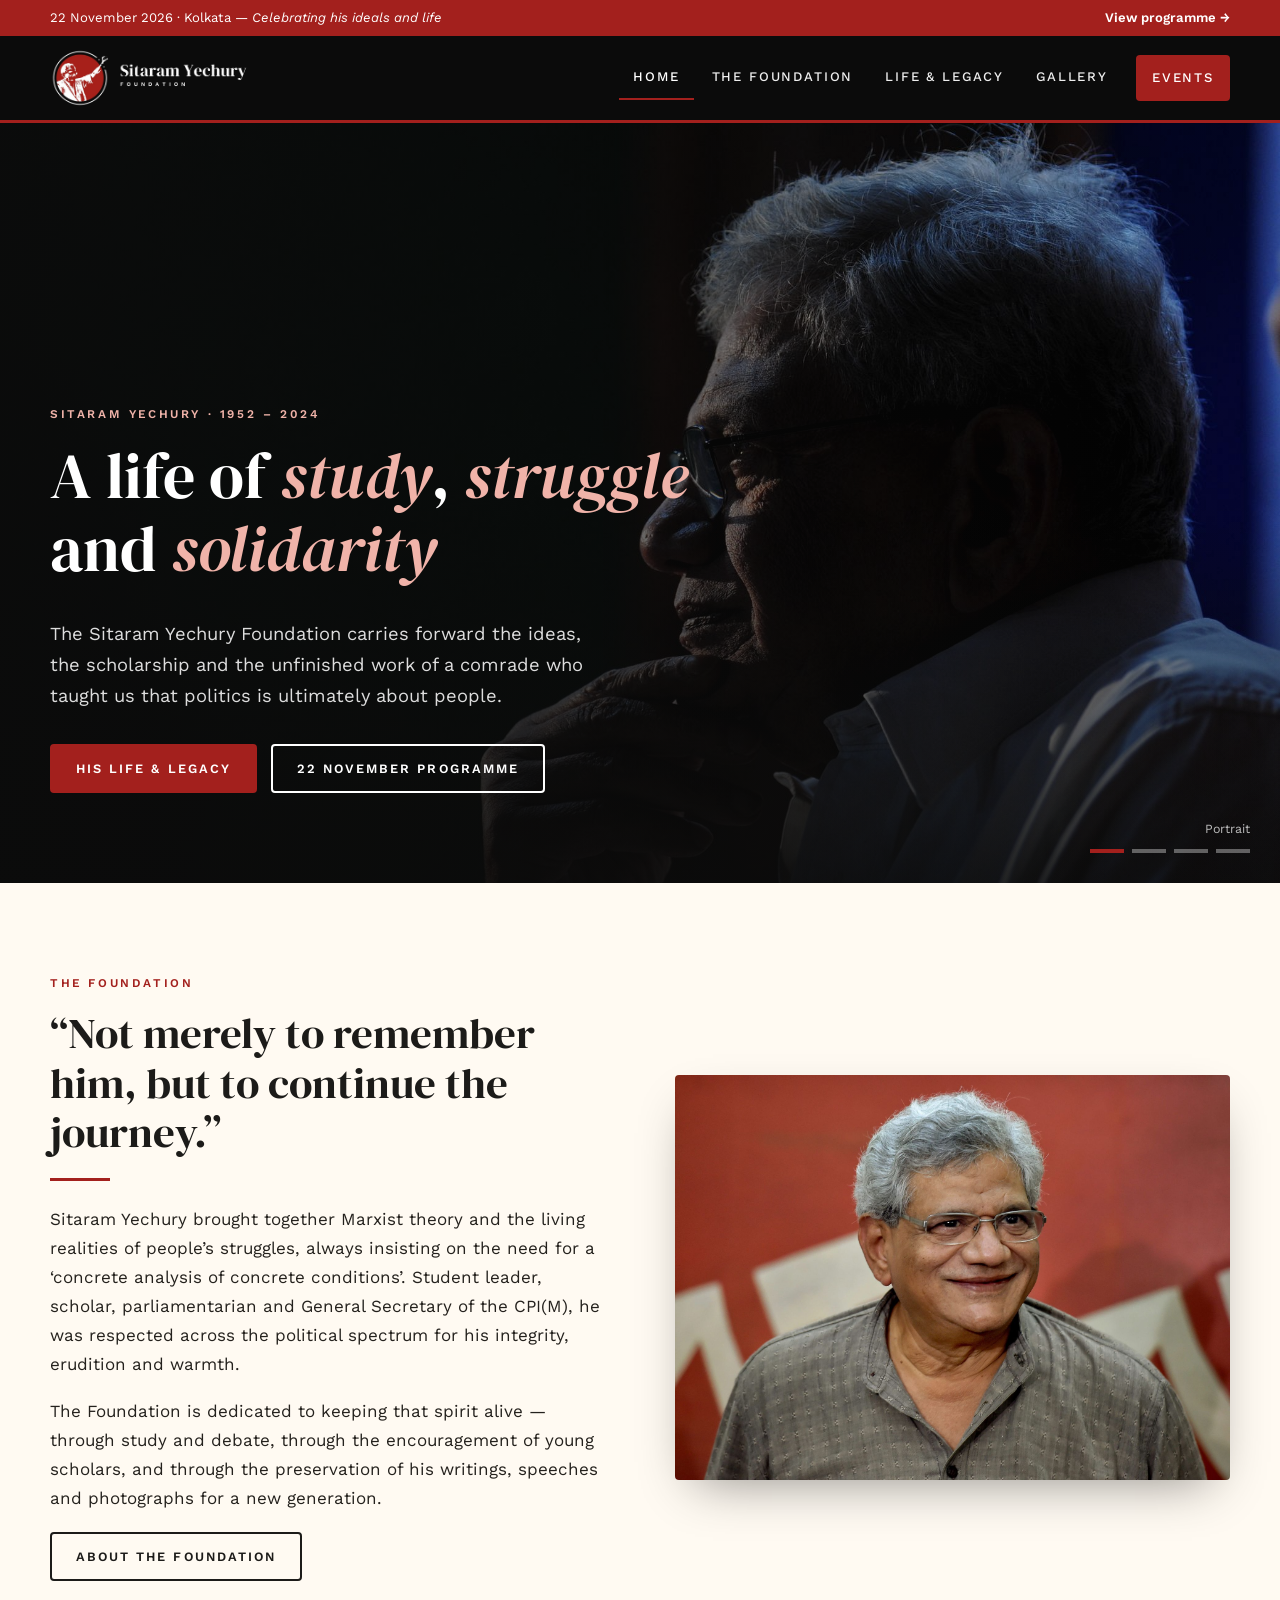
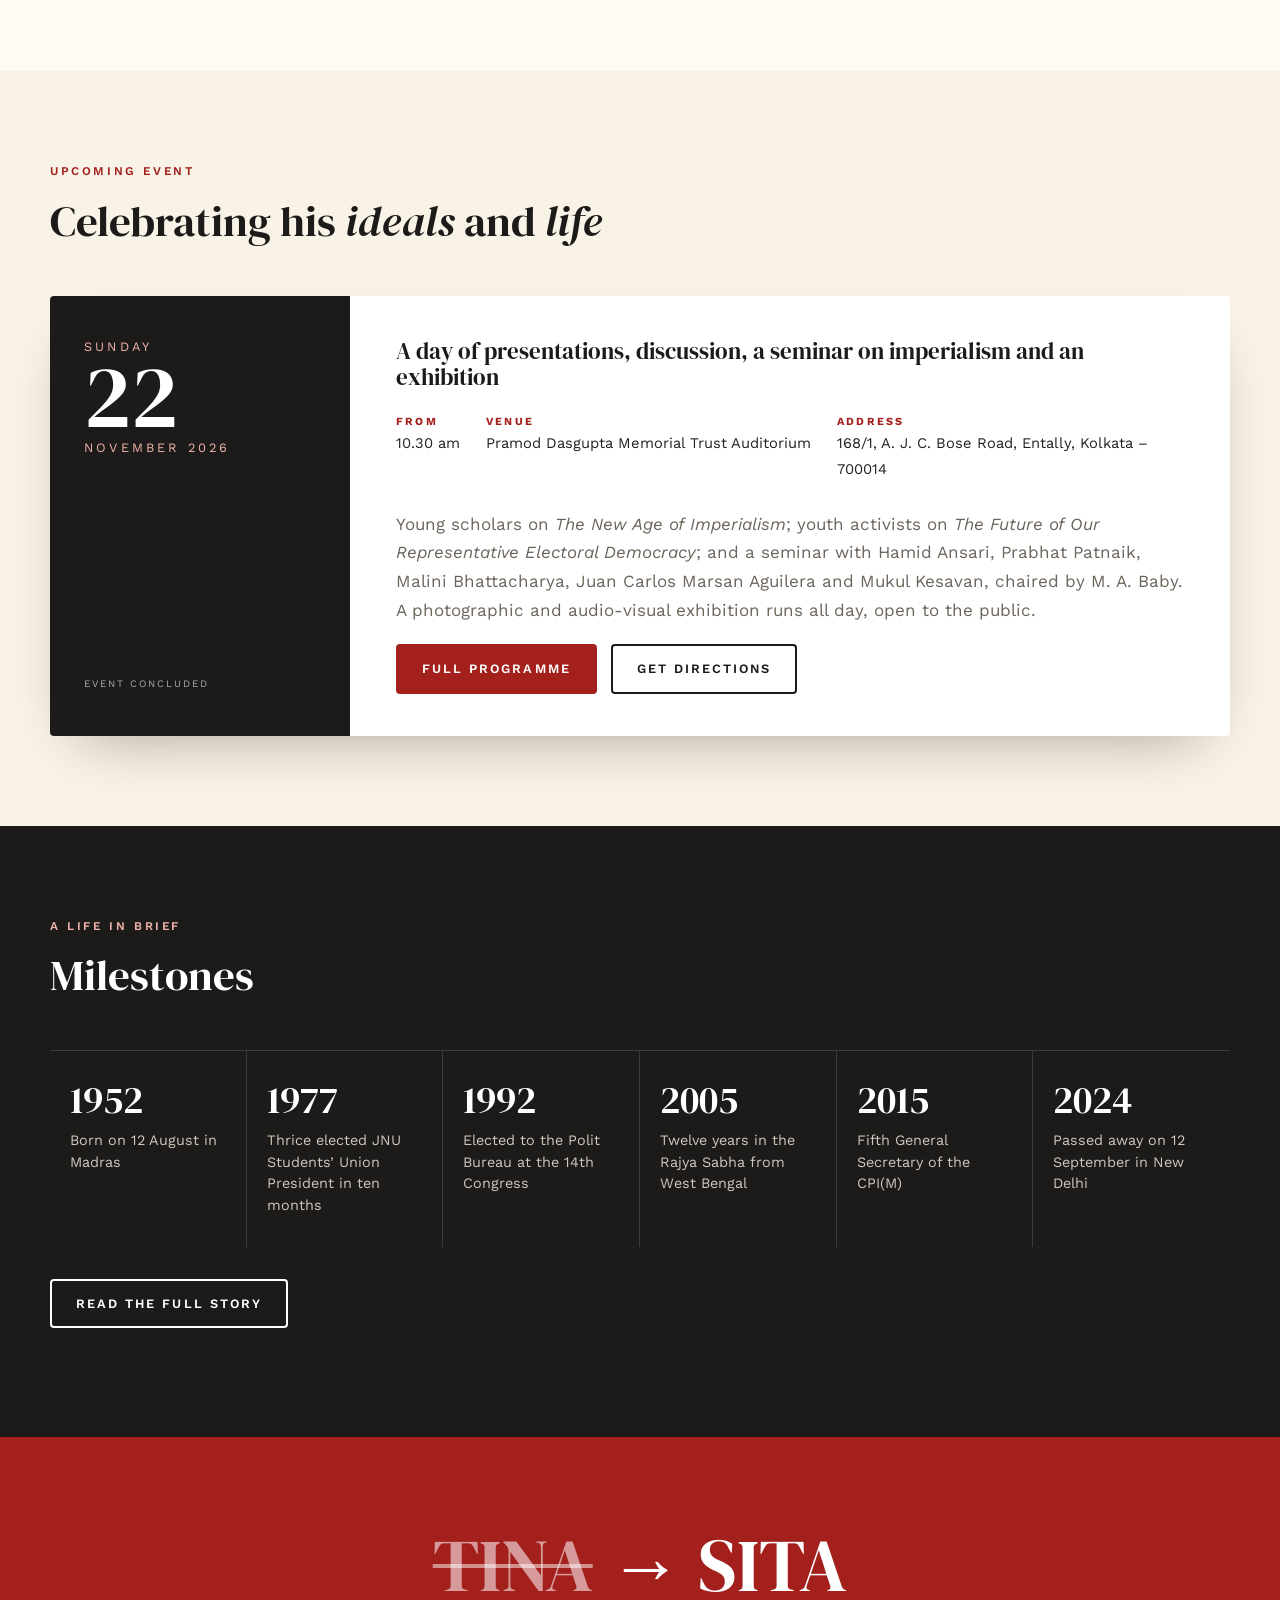
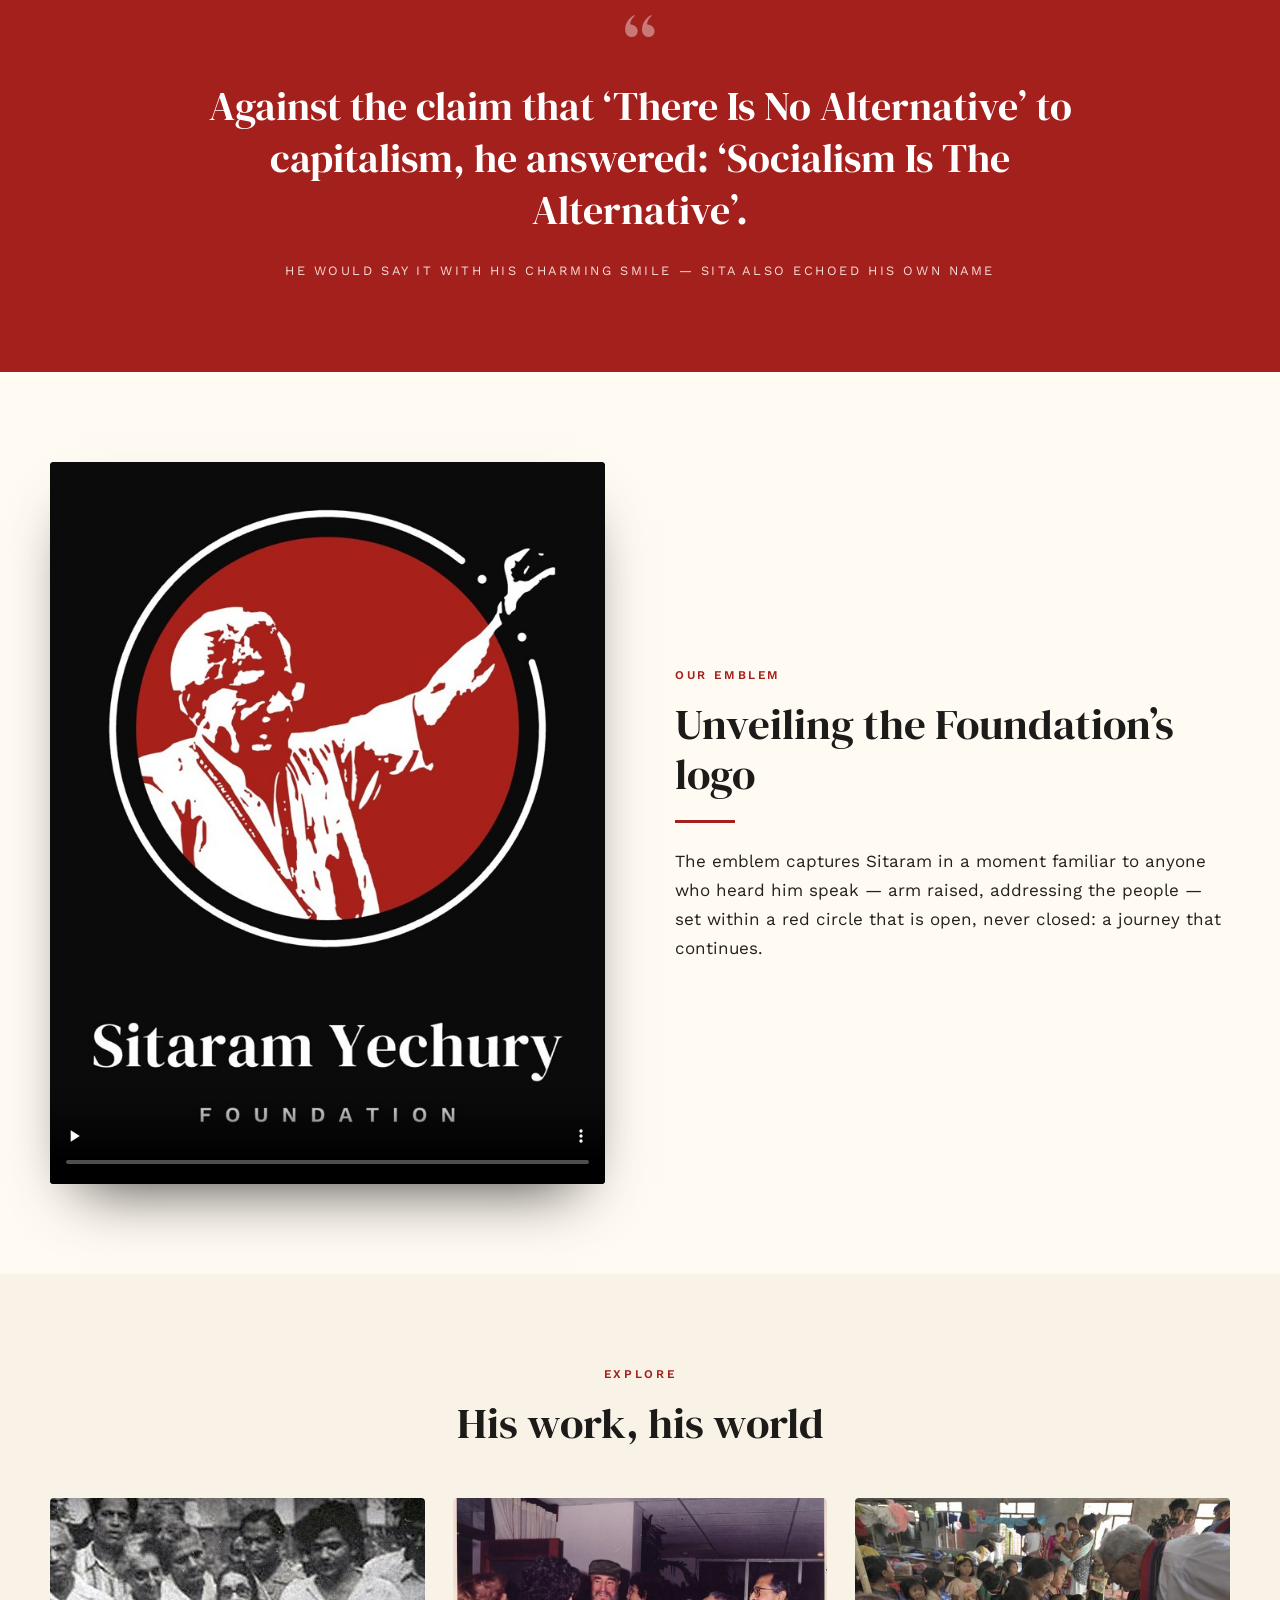
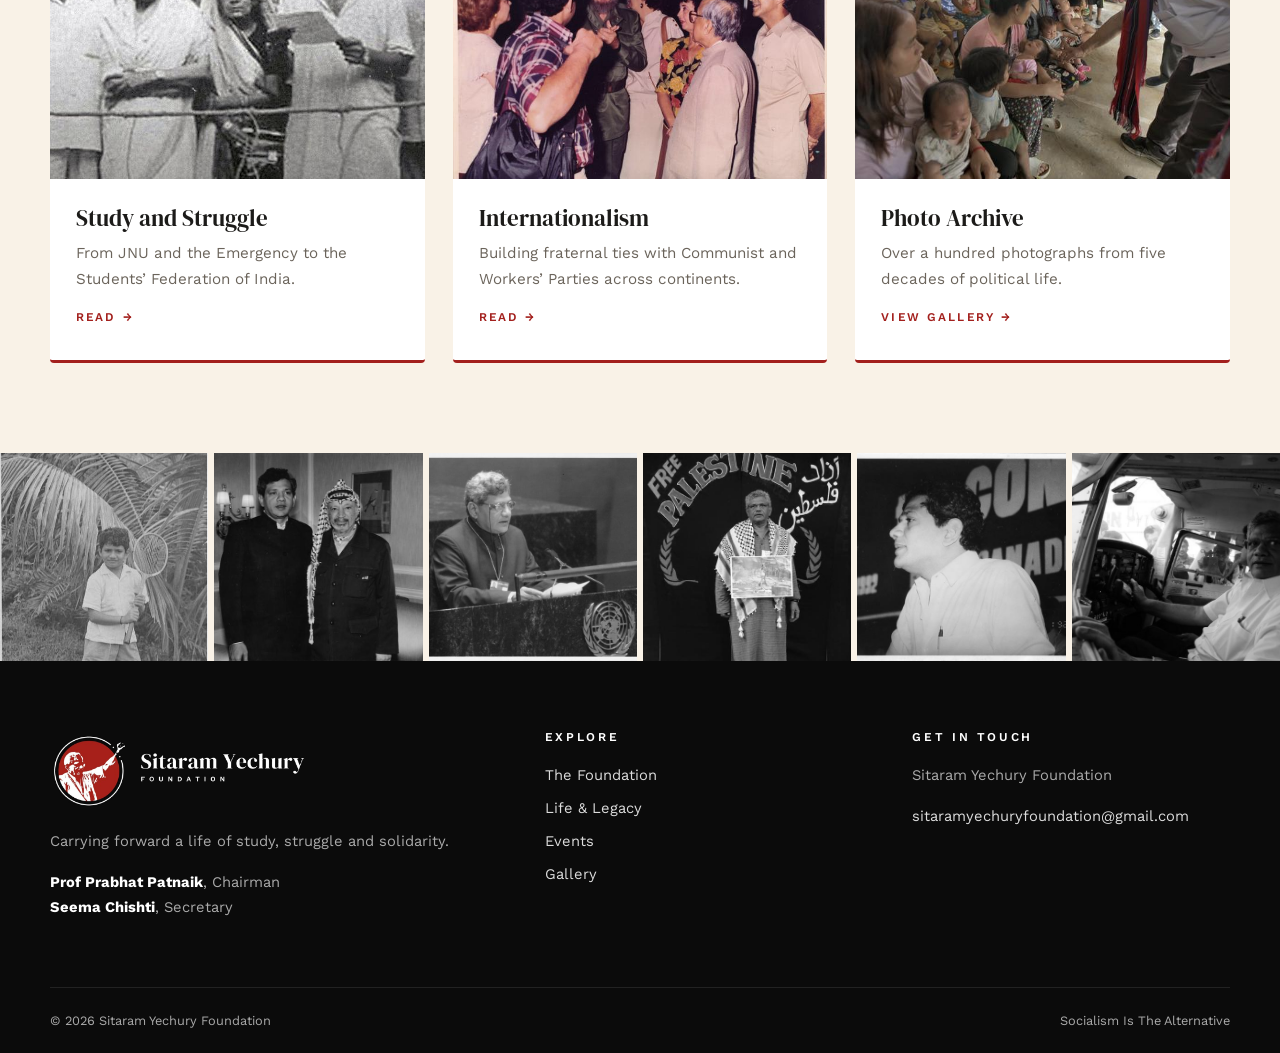
==== commit 4679ae06: "Add trust details, trustees and contact email; fix cropped home photo - About: SYF as a not-for-prof" ====
--- a/index.html
+++ b/index.html
@@ -193,7 +193,7 @@
   <div class="strip" aria-label="Selected photographs">
     <a href="gallery.html#early"><img src="assets/thumbs/young-sry-2.jpg" alt="Sitaram Yechury as a child" loading="lazy"></a>
     <a href="gallery.html#international"><img src="assets/thumbs/32-with-yasser-aarafat.jpg" alt="With Yasser Arafat" loading="lazy"></a>
-    <a href="gallery.html#parliament"><img src="assets/thumbs/img-20241028-wa0091.jpg" alt="At Parliament House" loading="lazy"></a>
+    <a href="gallery.html#international"><img src="assets/thumbs/sry-addressing-the-un.jpg" alt="Addressing the United Nations" loading="lazy"></a>
     <a href="gallery.html#movements"><img src="assets/thumbs/15-for-palestine-sahmat-2014.jpg" alt="In support of Palestine, 2014" loading="lazy"></a>
     <a href="gallery.html#congress"><img src="assets/thumbs/01-14th-party-congress-1992.jpg" alt="14th Party Congress, 1992" loading="lazy"></a>
     <a href="gallery.html#bengal"><img src="assets/thumbs/behala-flying-club-amit-1.jpg" alt="At Behala Flying Club, Kolkata" loading="lazy"></a>
@@ -219,8 +219,8 @@
     </div>
     <div>
       <h4>Get in Touch</h4>
-      <p>Sitaram Yechury Foundation<br>Kolkata, West Bengal, India</p>
-      <!-- TODO: add the Foundation's email address / phone / social links here -->
+      <p>Sitaram Yechury Foundation</p>
+      <p><a href="mailto:sitaramyechuryfoundation@gmail.com">sitaramyechuryfoundation@gmail.com</a></p>
     </div>
   </div>
   <div class="wrap bottom">
--- a/assets/css/style.css
+++ b/assets/css/style.css
@@ -314,3 +314,7 @@
 .chapter.section-red { background: var(--red); }
 html, body { overflow-x: clip; }
 @media (max-width: 860px) { .photo-frame::before { inset: 14px -10px -14px 14px; } }
+.people.trustees { grid-template-columns: repeat(4, 1fr); max-width: none; margin-top: 40px; }
+.people.trustees h3 { font-size: 1.25rem; }
+@media (max-width: 900px) { .people.trustees { grid-template-columns: repeat(2, 1fr); } }
+.strip img { object-position: center 20%; }
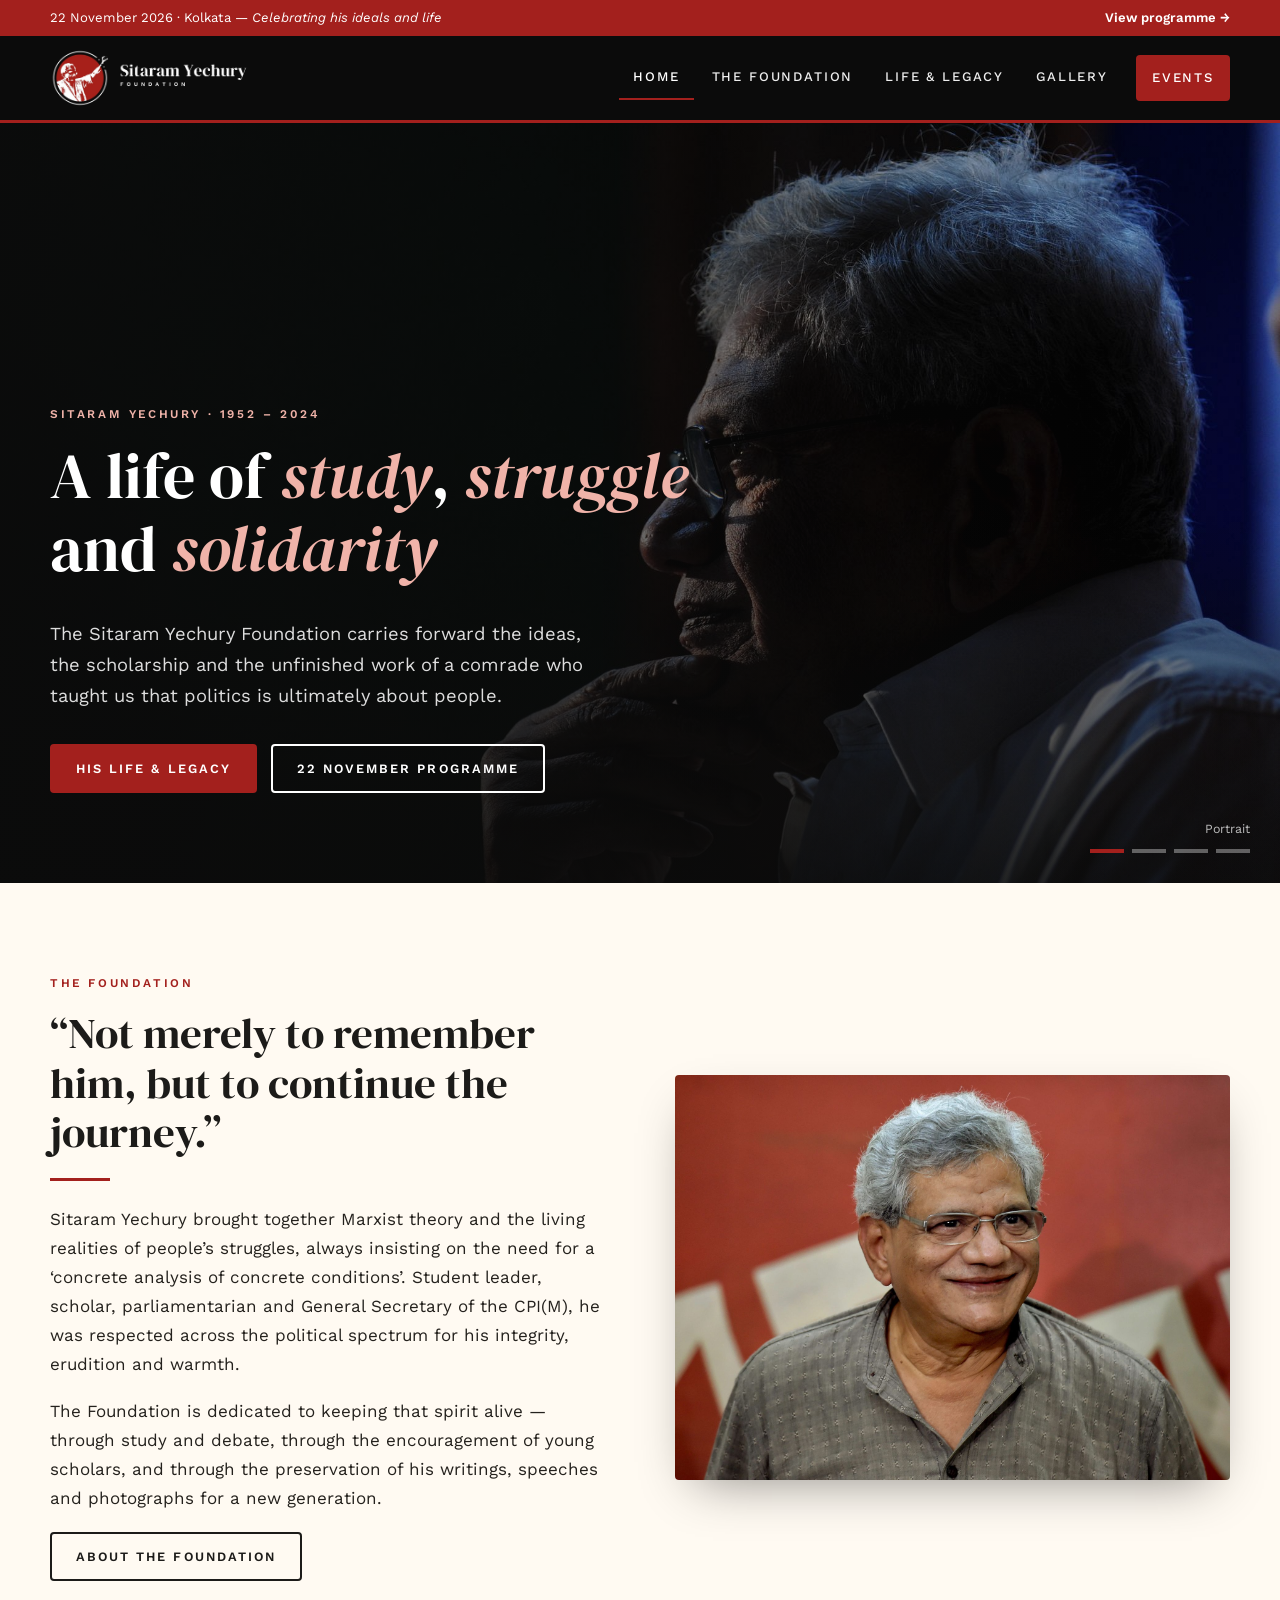
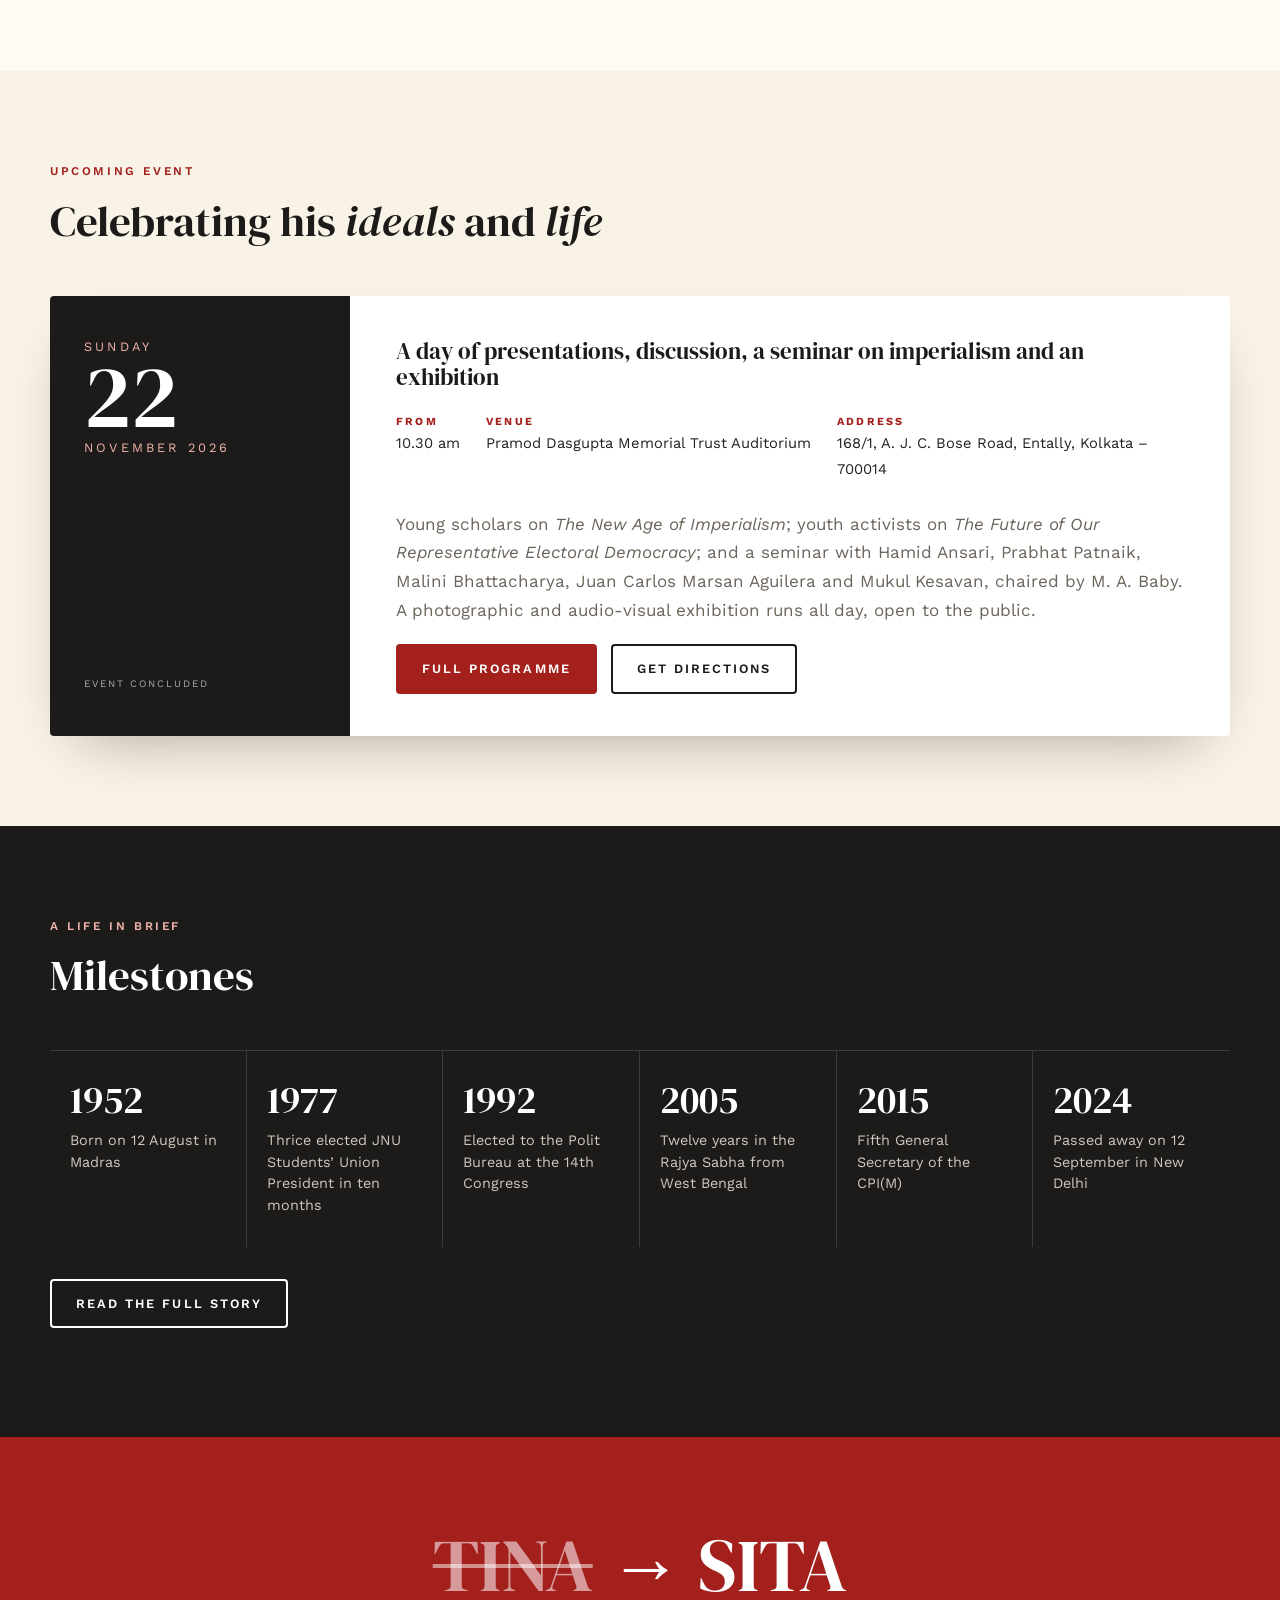
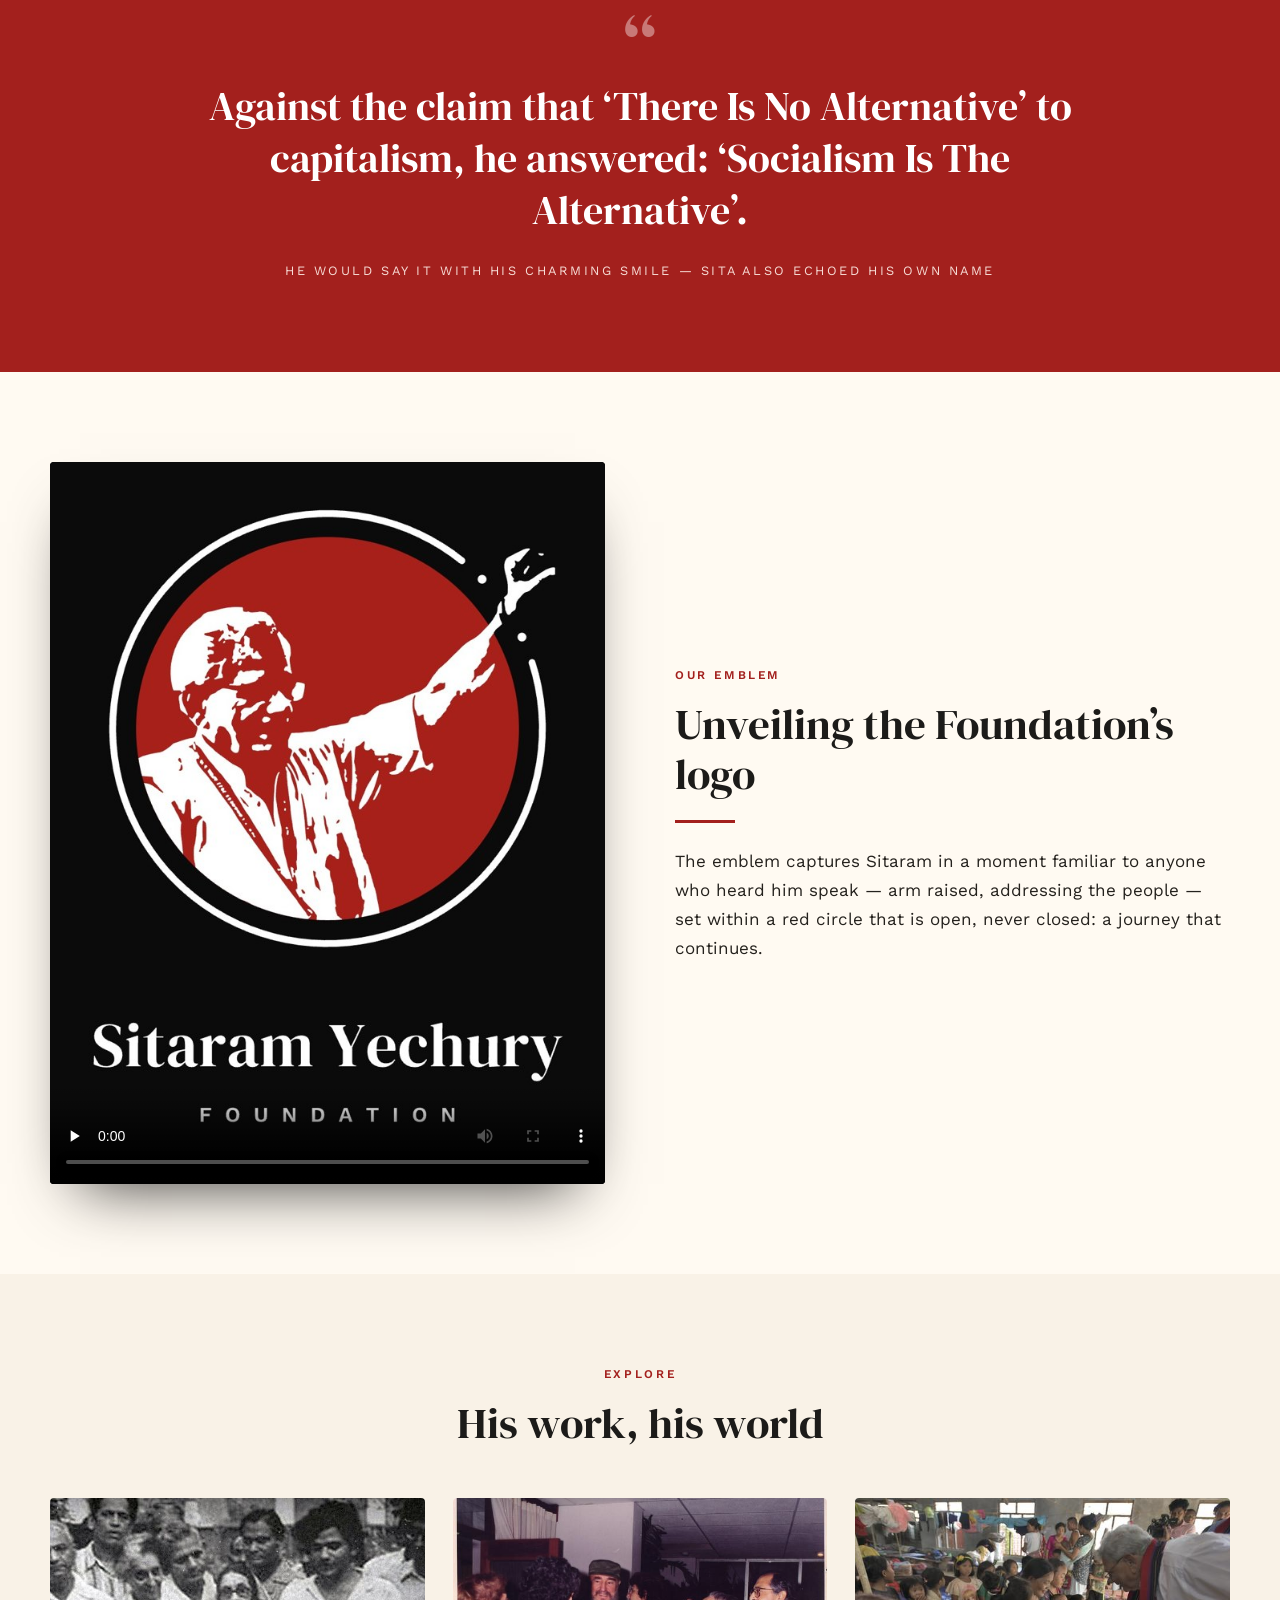
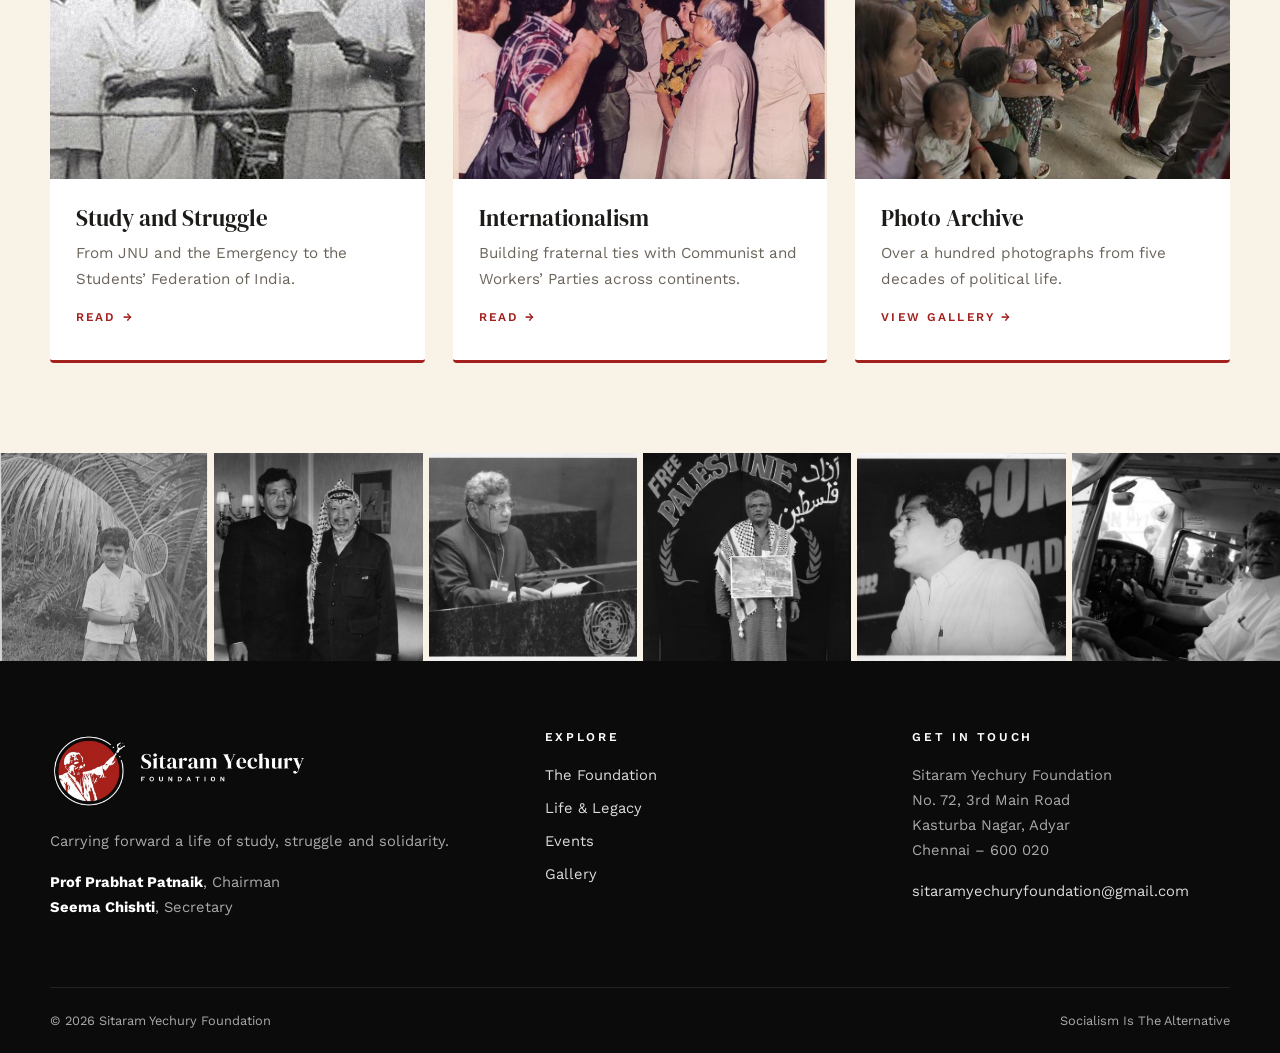
==== commit cc905e16: "Add postal address to footer Co-Authored-By: Claude Opus 5.5 <noreply@anthropic.com>" ====
--- a/index.html
+++ b/index.html
@@ -219,7 +219,7 @@
     </div>
     <div>
       <h4>Get in Touch</h4>
-      <p>Sitaram Yechury Foundation</p>
+      <address style="font-style:normal;margin-bottom:1.1em">Sitaram Yechury Foundation<br>No. 72, 3rd Main Road<br>Kasturba Nagar, Adyar<br>Chennai – 600 020</address>
       <p><a href="mailto:sitaramyechuryfoundation@gmail.com">sitaramyechuryfoundation@gmail.com</a></p>
     </div>
   </div>
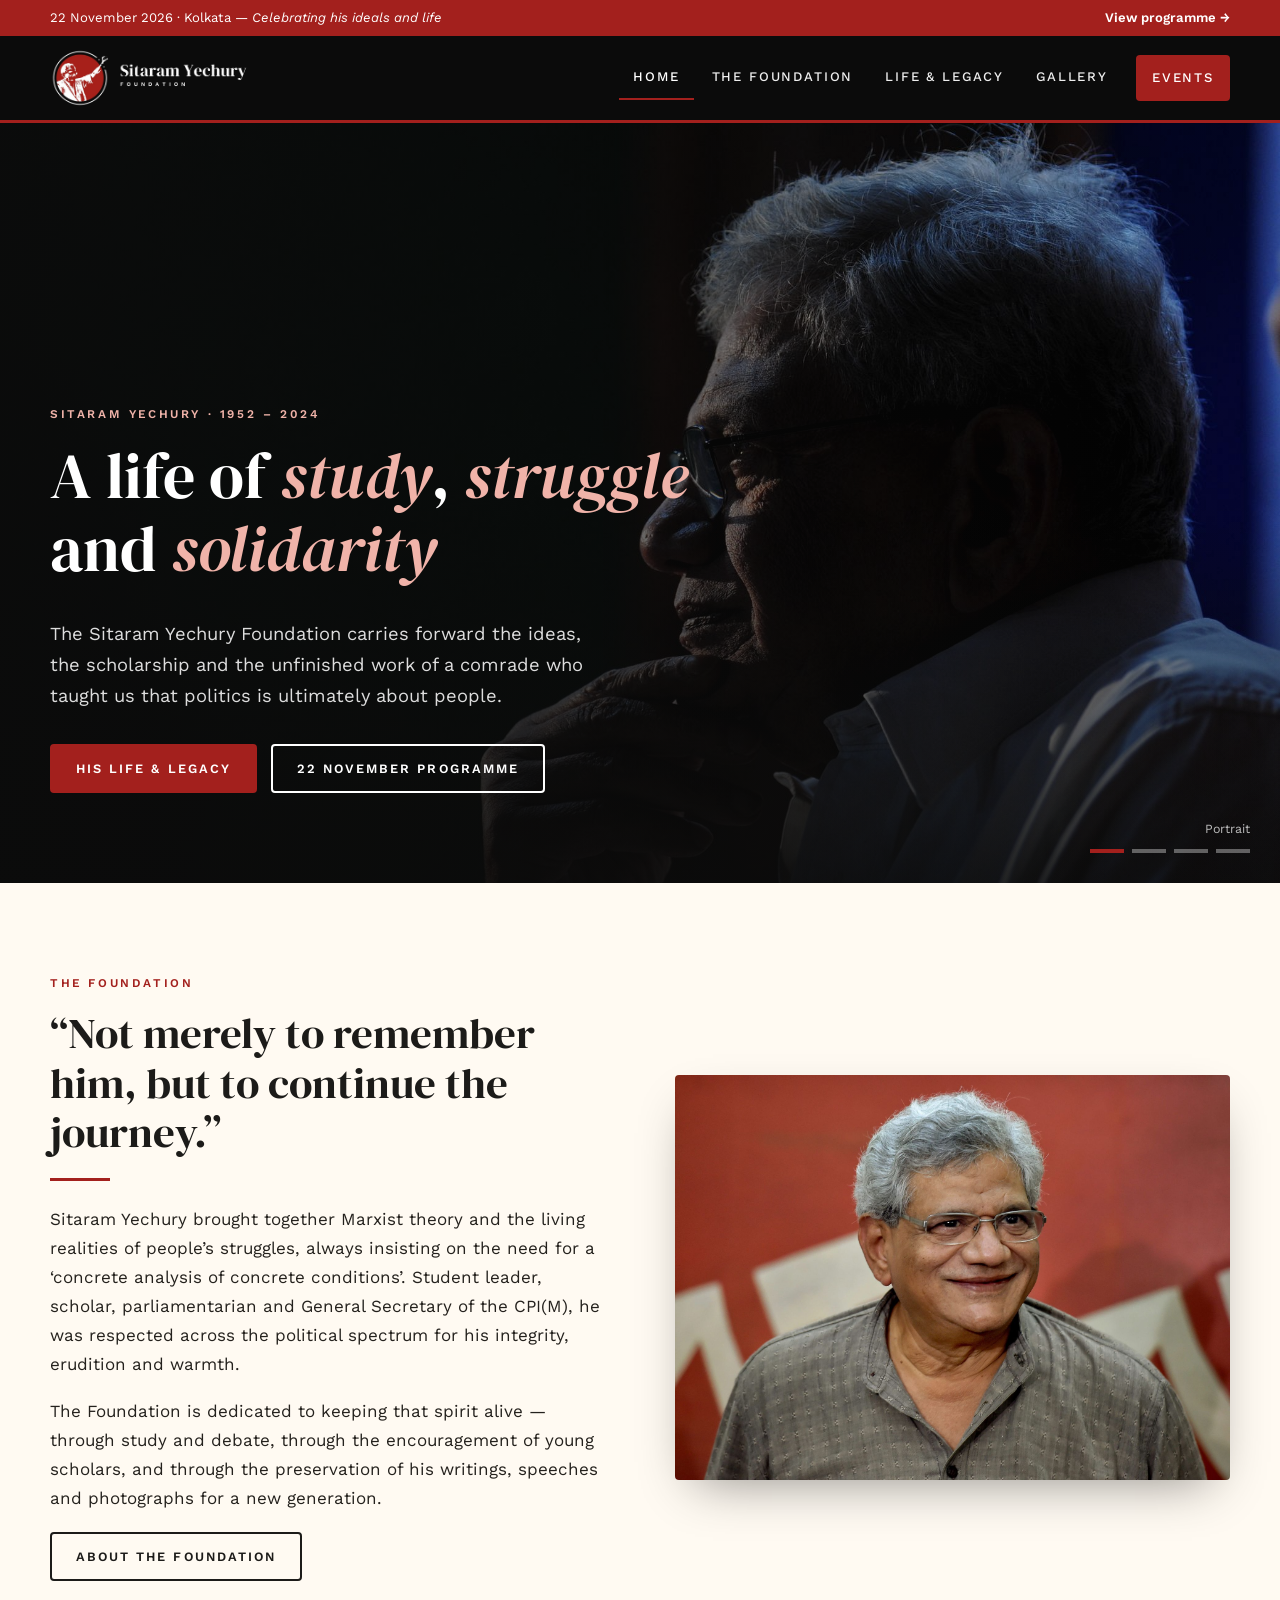
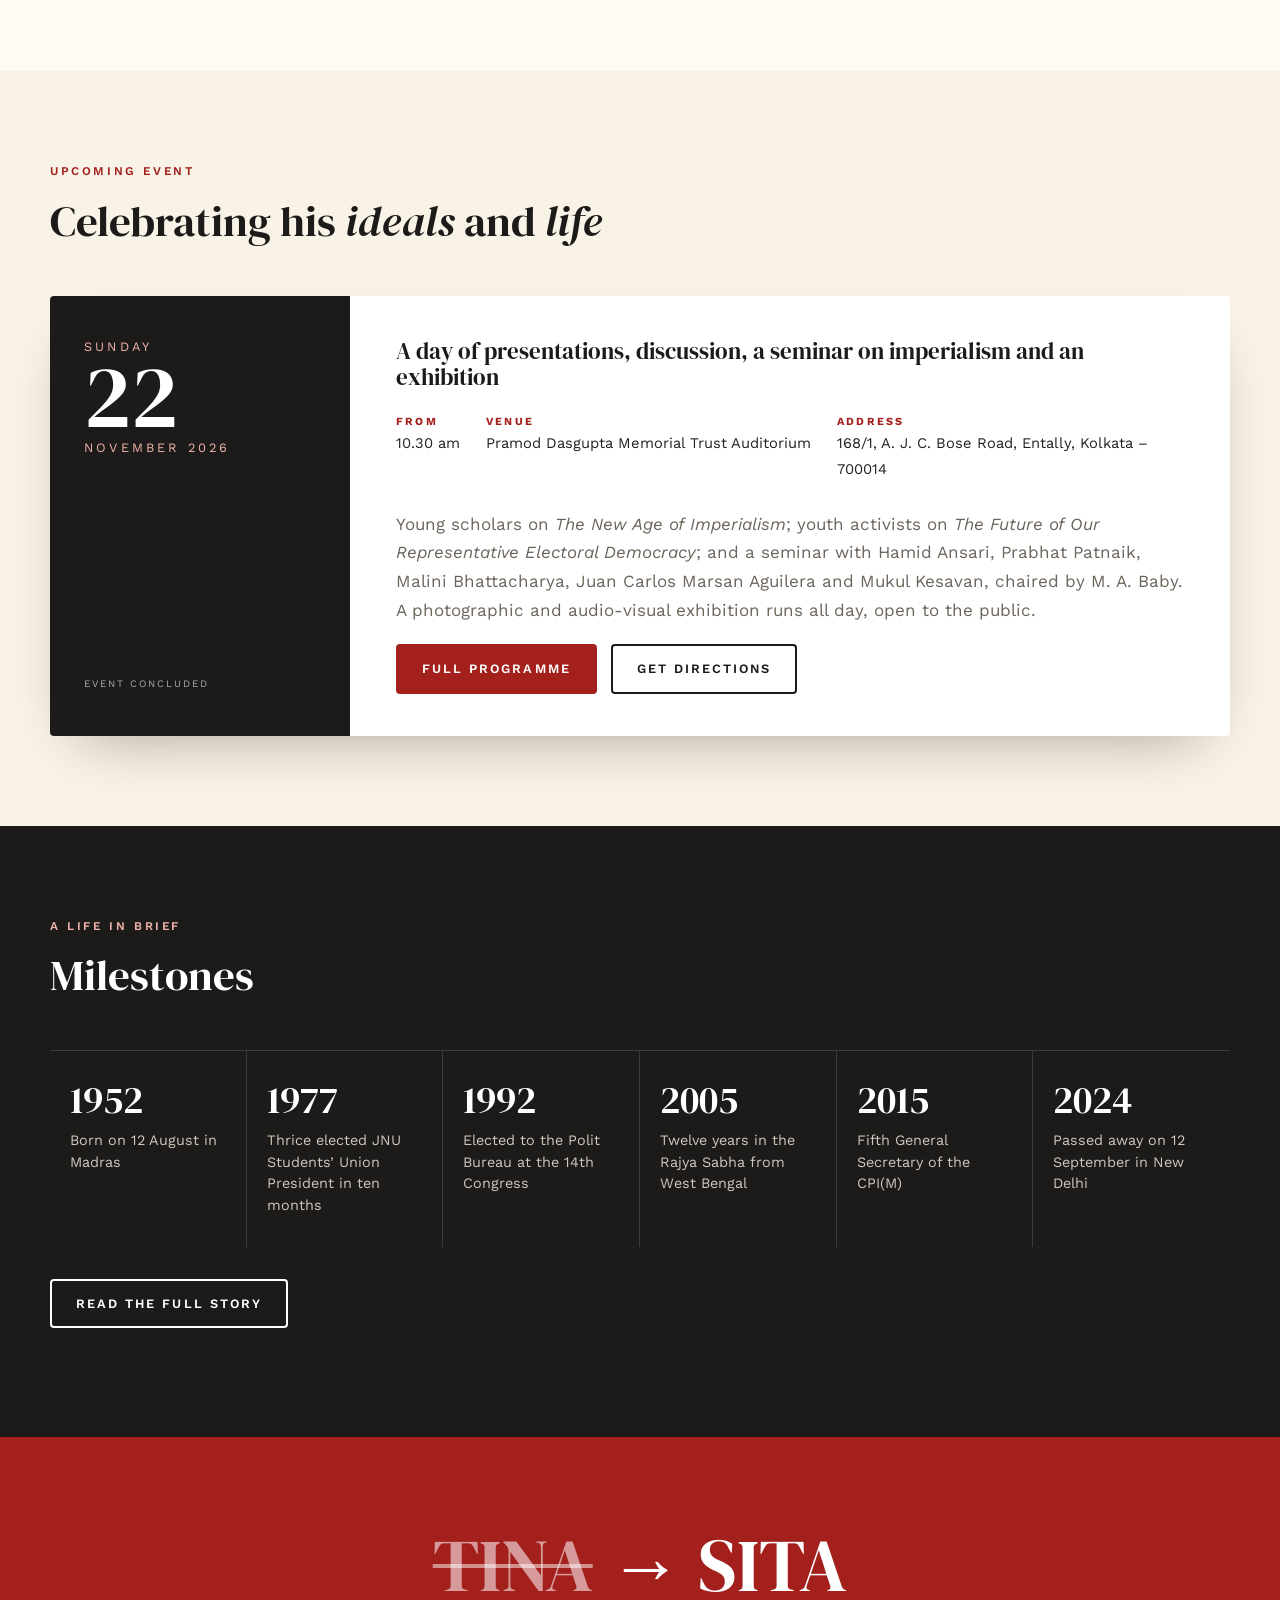
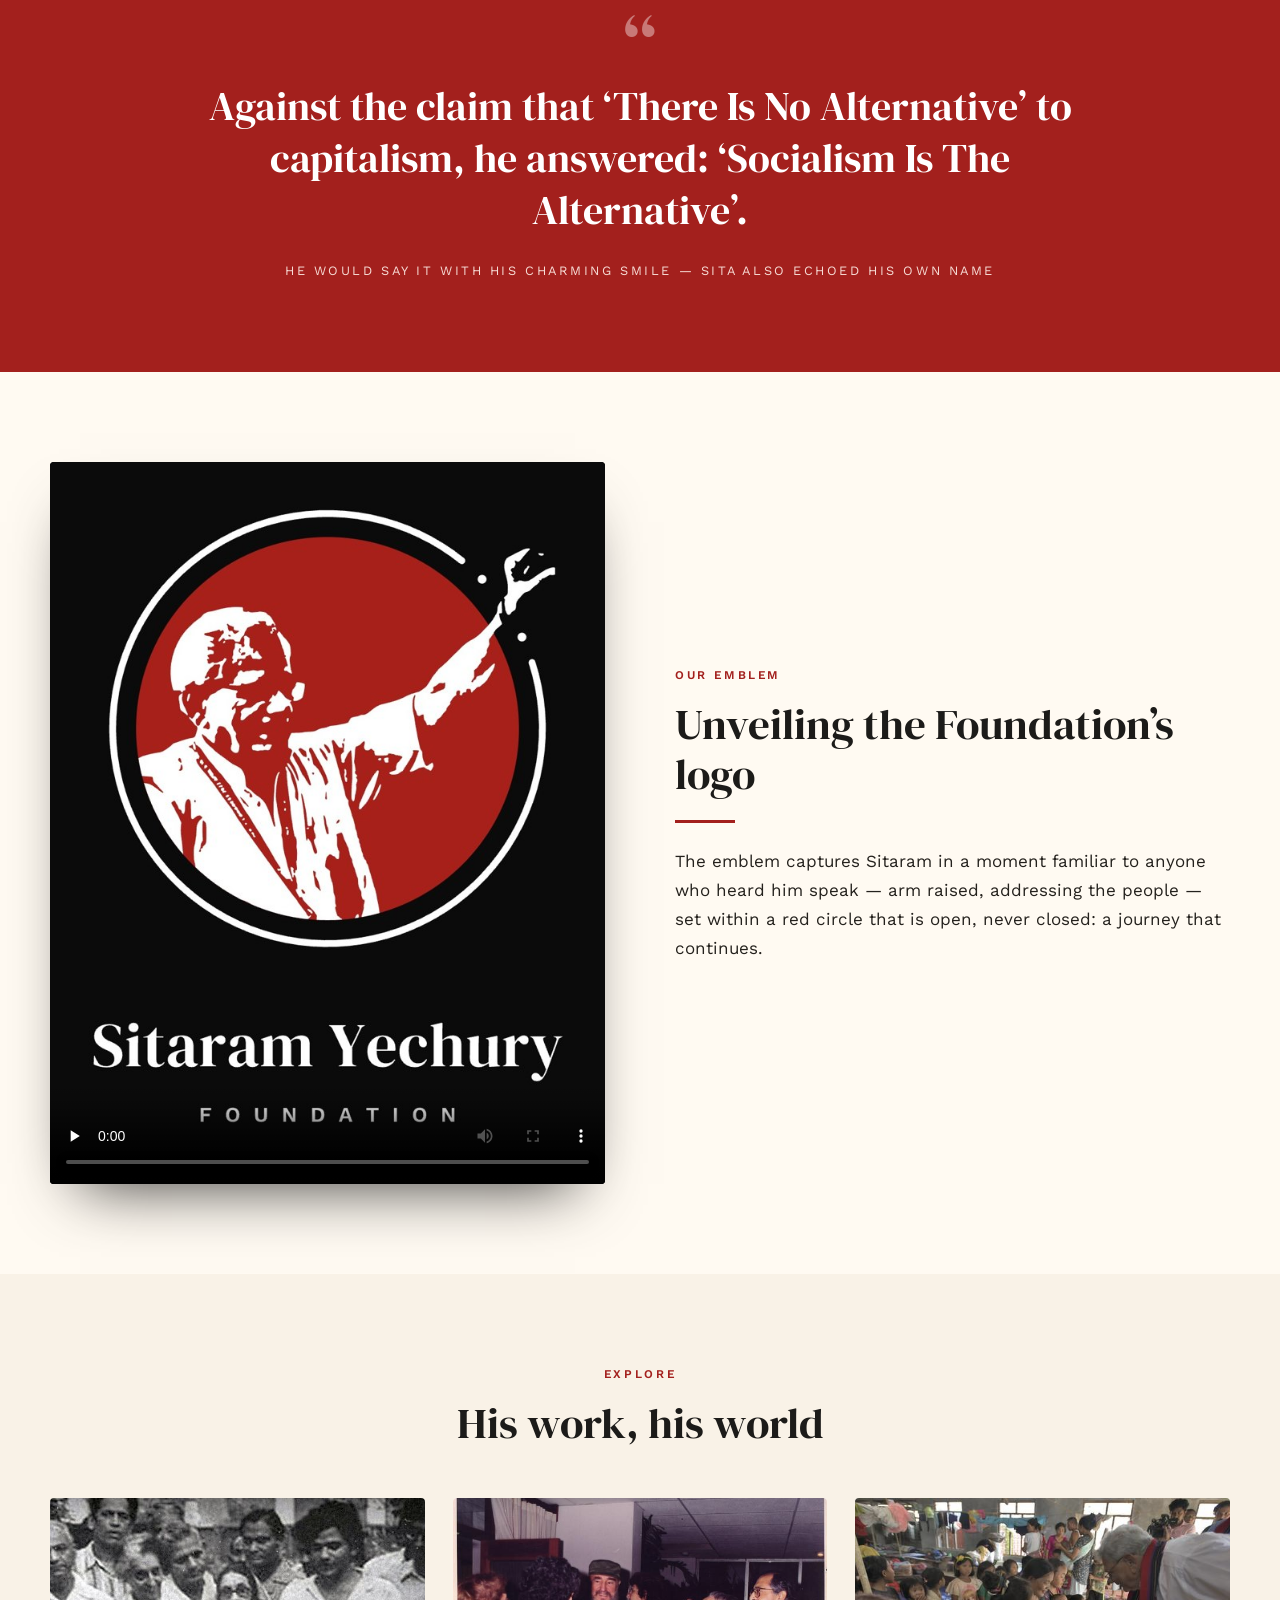
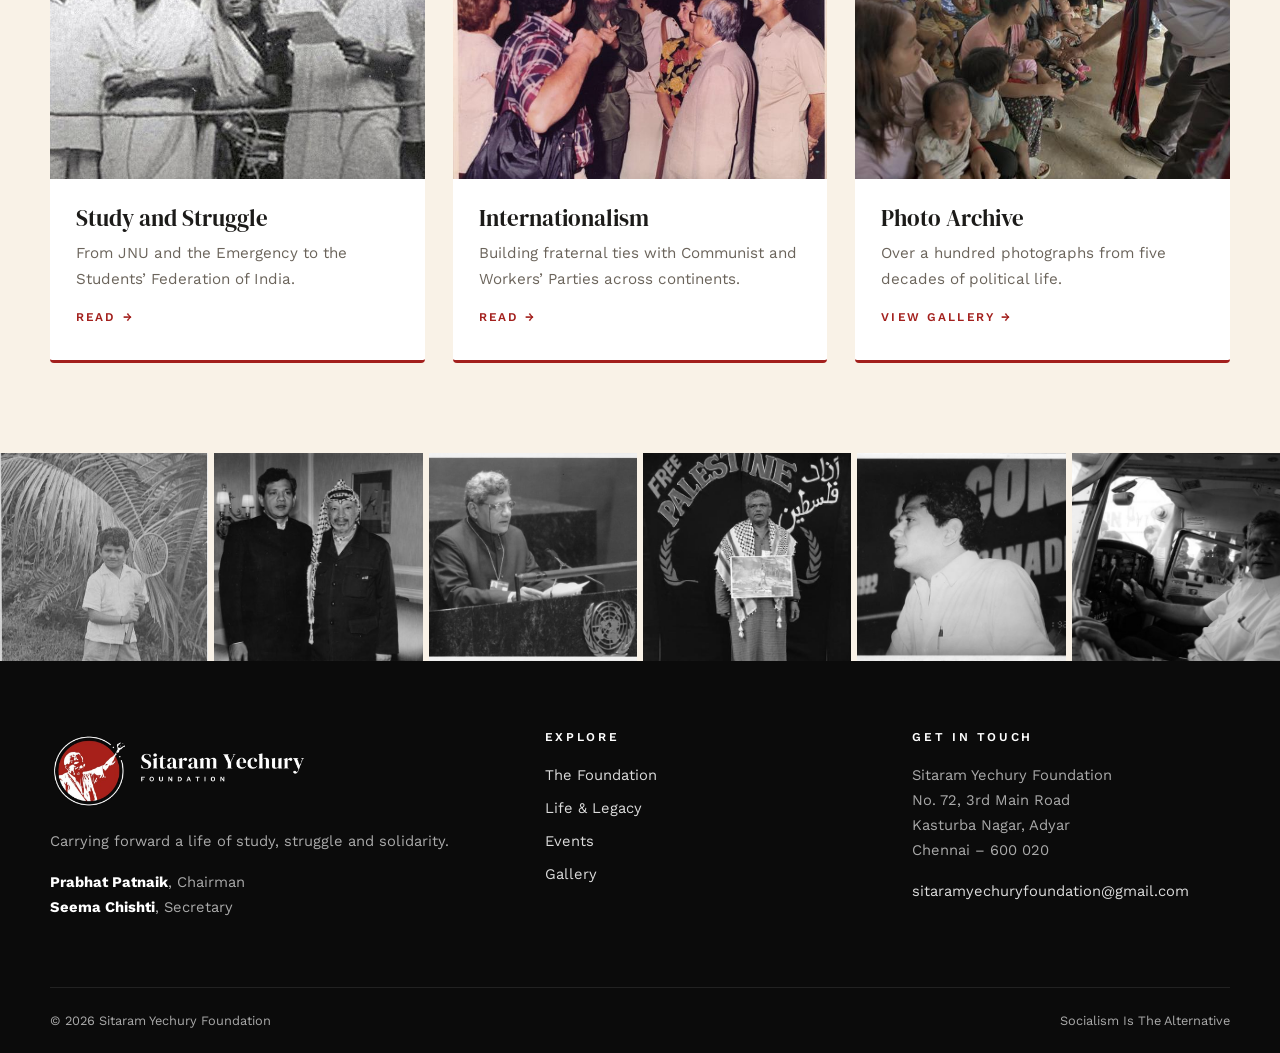
==== commit 22795af3: "Drop 'Prof' from Prabhat Patnaik's name Co-Authored-By: Claude Opus 5.5 <noreply@anthropic.com>" ====
--- a/index.html
+++ b/index.html
@@ -45,16 +45,16 @@
   <!-- HERO -->
   <section class="hero" aria-label="Introduction" style="padding:0">
     <div class="slide active" data-caption="Portrait">
-      <img src="assets/gallery/09.jpg" alt="Sitaram Yechury, in profile">
+      <img src="assets/gallery/09.jpg" style="object-position:72% center" alt="Sitaram Yechury, in profile">
     </div>
     <div class="slide" data-caption="Brigade Parade Ground rally, Kolkata, 3 February 2019">
-      <img src="assets/gallery/brigade-samabesh-jamayet-janagan-sitaram-yechurry-030219-ami.jpg" alt="Sitaram Yechury addressing a massive rally at the Brigade Parade Ground, Kolkata">
+      <img src="assets/gallery/brigade-samabesh-jamayet-janagan-sitaram-yechurry-030219-ami.jpg" style="object-position:66% center" alt="Sitaram Yechury addressing a massive rally at the Brigade Parade Ground, Kolkata">
     </div>
     <div class="slide" data-caption="With Red Volunteers, 23rd Party Congress, Kannur, 2022">
-      <img src="assets/gallery/08-23rd-party-congress-kannur-2022.jpg" alt="Sitaram Yechury walking with Red Volunteers at Kannur">
+      <img src="assets/gallery/08-23rd-party-congress-kannur-2022.jpg" style="object-position:46% center" alt="Sitaram Yechury walking with Red Volunteers at Kannur">
     </div>
     <div class="slide" data-caption="As a young student leader">
-      <img src="assets/gallery/young-sry-1.jpg" alt="A young Sitaram Yechury">
+      <img src="assets/gallery/young-sry-1.jpg" style="object-position:50% center" alt="A young Sitaram Yechury">
     </div>
     <div class="wrap hero-content">
       <span class="eyebrow light">Sitaram Yechury · 1952 – 2024</span>
@@ -206,7 +206,7 @@
     <div>
       <img class="logo" src="assets/img/logo-horizontal.jpg" alt="Sitaram Yechury Foundation" loading="lazy">
       <p>Carrying forward a life of study, struggle and solidarity.</p>
-      <p><strong style="color:#fff">Prof Prabhat Patnaik</strong>, Chairman<br><strong style="color:#fff">Seema Chishti</strong>, Secretary</p>
+      <p><strong style="color:#fff">Prabhat Patnaik</strong>, Chairman<br><strong style="color:#fff">Seema Chishti</strong>, Secretary</p>
     </div>
     <div>
       <h4>Explore</h4>
--- a/assets/css/style.css
+++ b/assets/css/style.css
@@ -195,7 +195,7 @@
 
 .people { display: grid; grid-template-columns: repeat(2, 1fr); gap: 30px; max-width: 760px; }
 .person { border-left: 3px solid var(--red); padding: 4px 0 4px 22px; }
-.person h3 { margin: 0; font-size: 1.6rem; }
+.person h3 { margin: 0; font-size: 1.25rem; }
 .person span { font-size: .75rem; letter-spacing: .2em; text-transform: uppercase; color: var(--muted); font-weight: 600; }
 @media (max-width: 560px) { .people { grid-template-columns: 1fr; } }
 
@@ -315,6 +315,12 @@
 html, body { overflow-x: clip; }
 @media (max-width: 860px) { .photo-frame::before { inset: 14px -10px -14px 14px; } }
 .people.trustees { grid-template-columns: repeat(4, 1fr); max-width: none; margin-top: 40px; }
-.people.trustees h3 { font-size: 1.25rem; }
 @media (max-width: 900px) { .people.trustees { grid-template-columns: repeat(2, 1fr); } }
 .strip img { object-position: center 20%; }
+/* Background-removed portraits in page headers */
+.page-hero .portrait.cutout {
+  mix-blend-mode: normal; width: auto; height: auto; max-height: 360px; max-width: 100%;
+  margin-top: 30px; filter: grayscale(1) contrast(1.08);
+}
+/* figure that leaves the frame on the right runs to the screen edge, as on the flyer */
+.page-hero .portrait.bleed-right { margin-right: calc((100vw - min(var(--wrap), 100vw - 40px)) / -2); max-width: none; }
